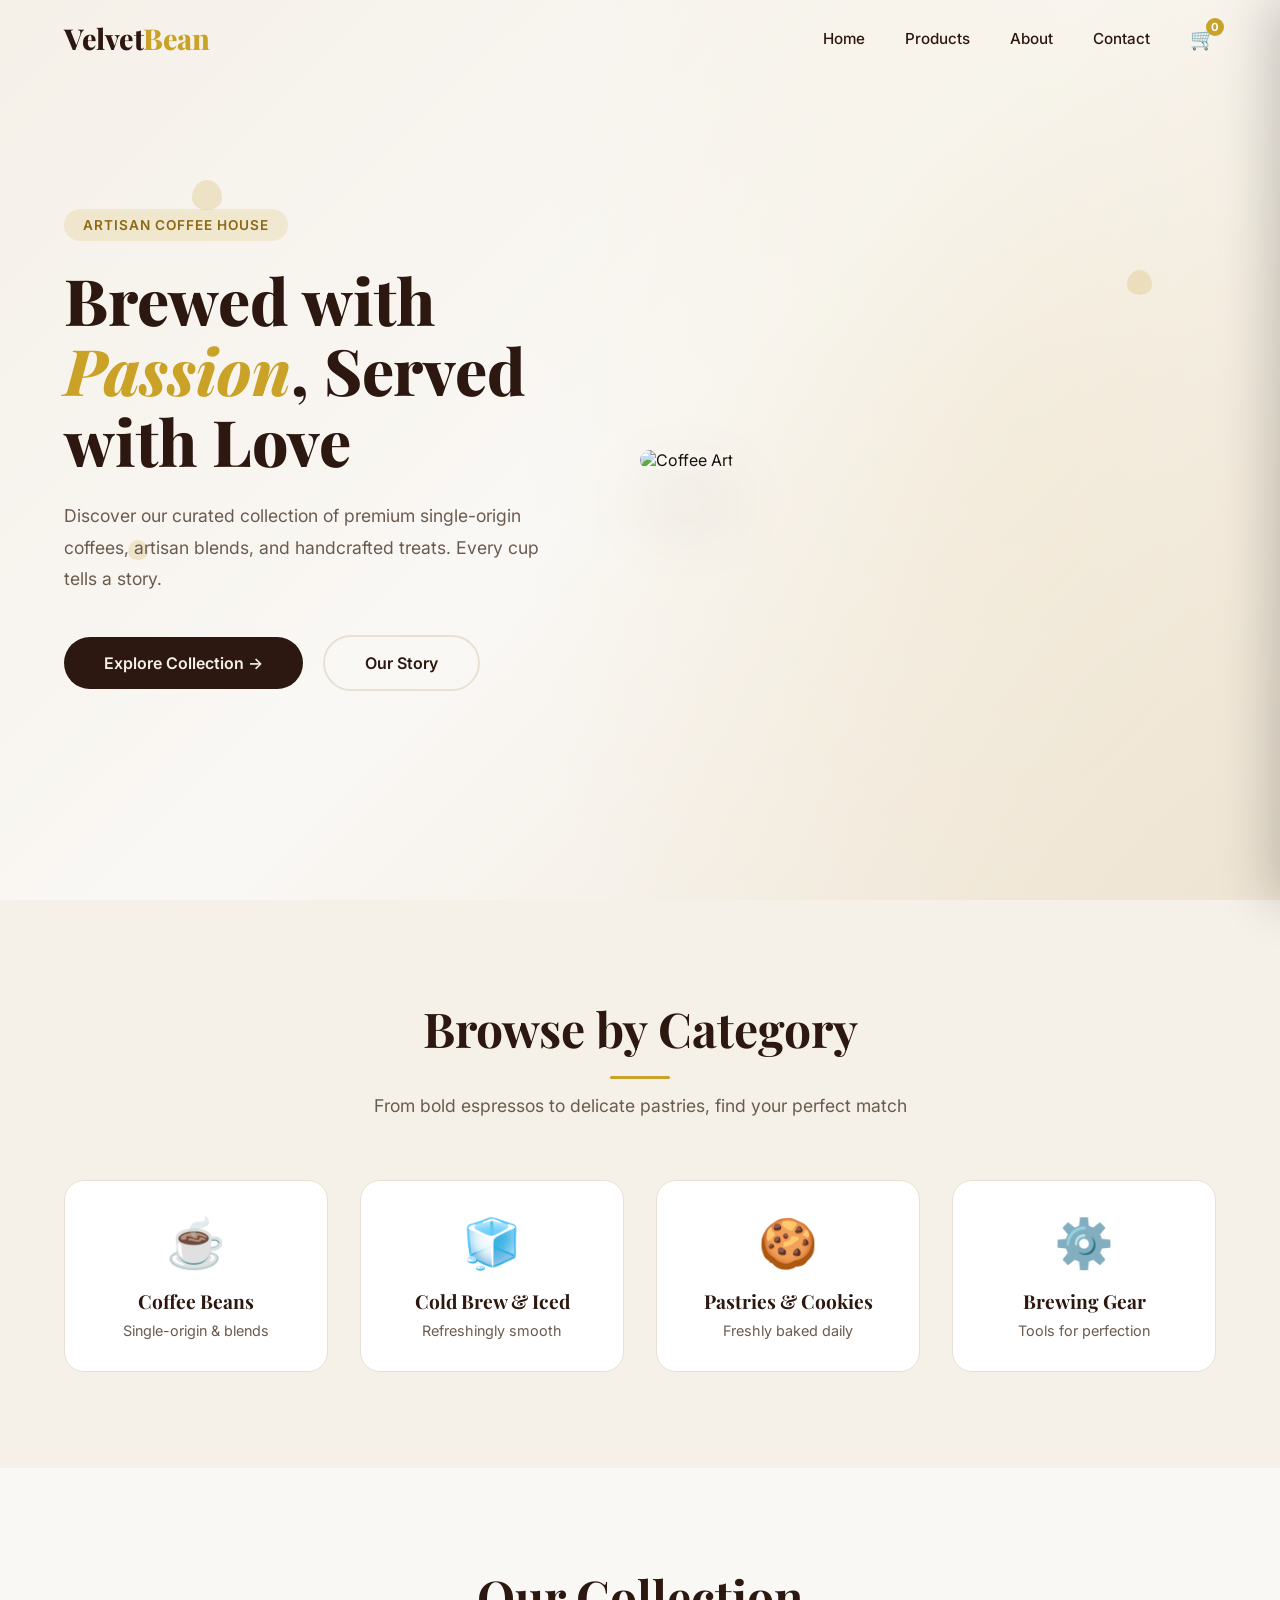
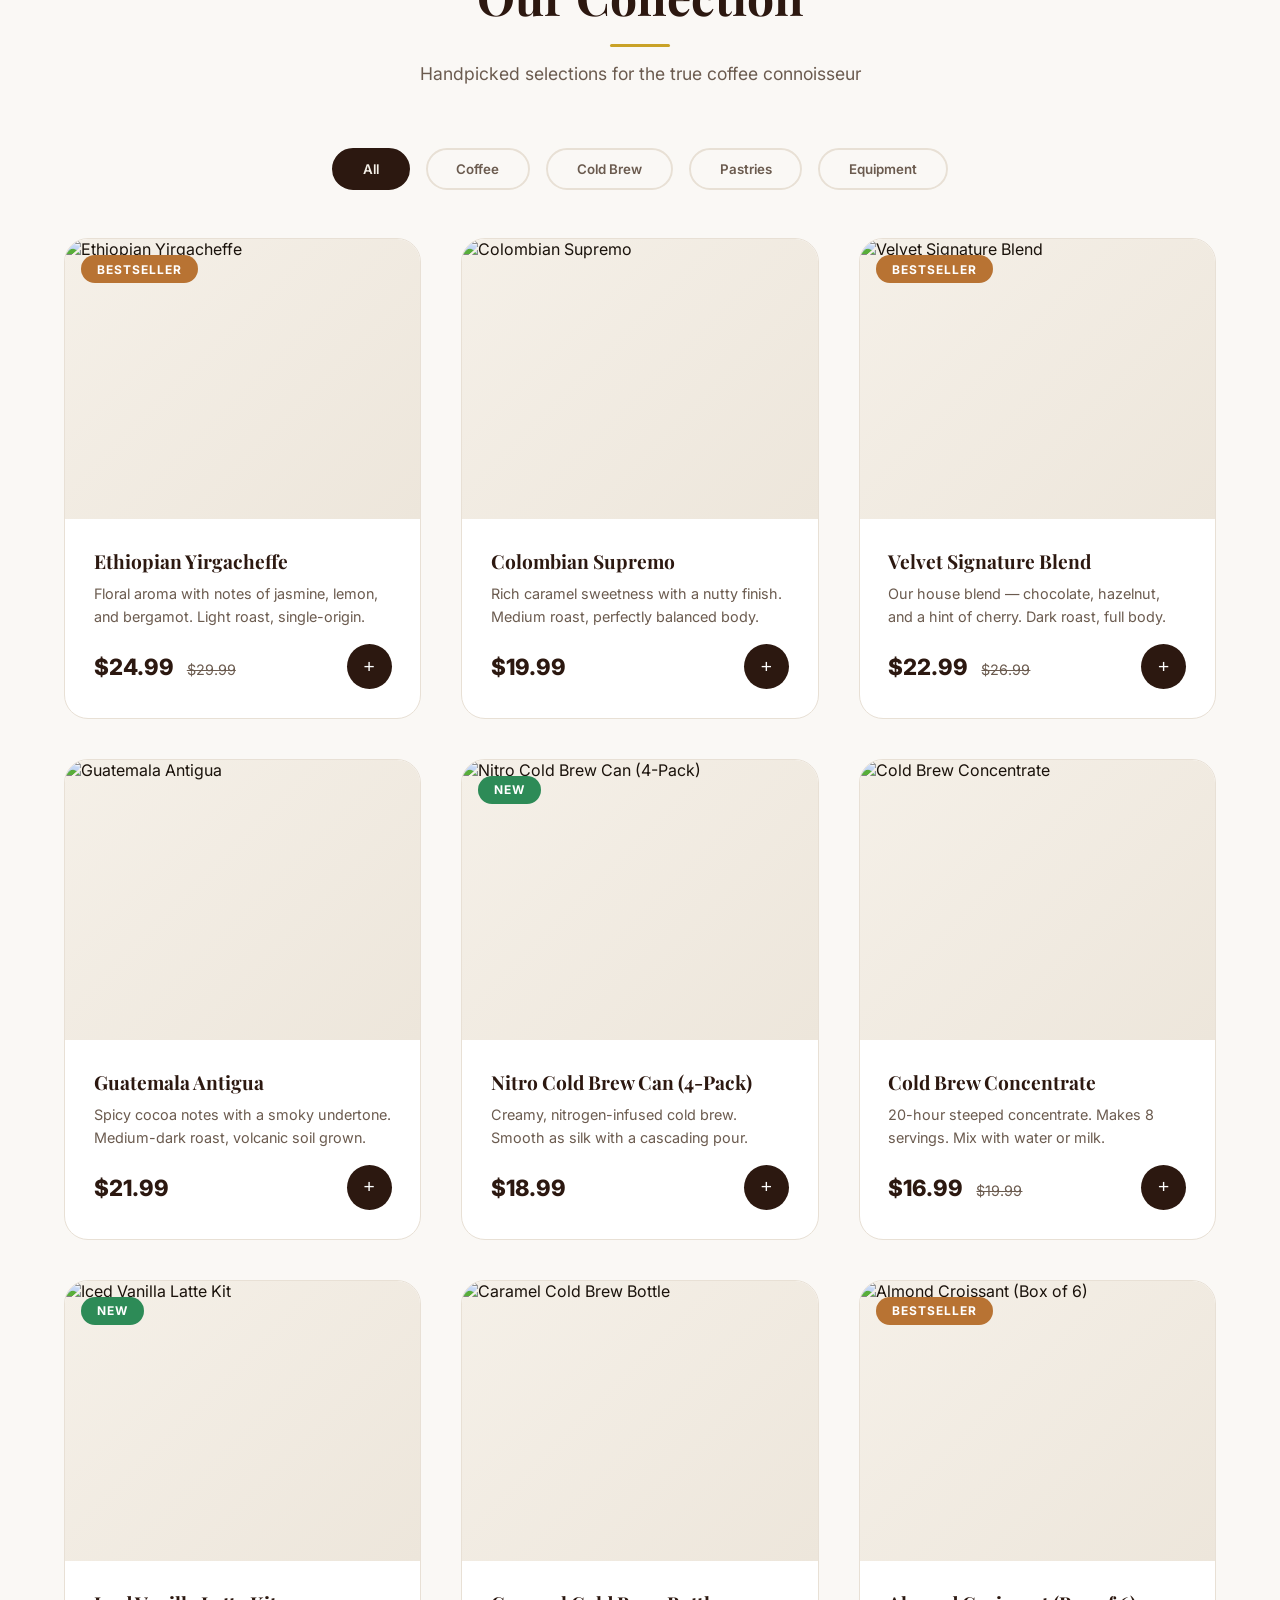
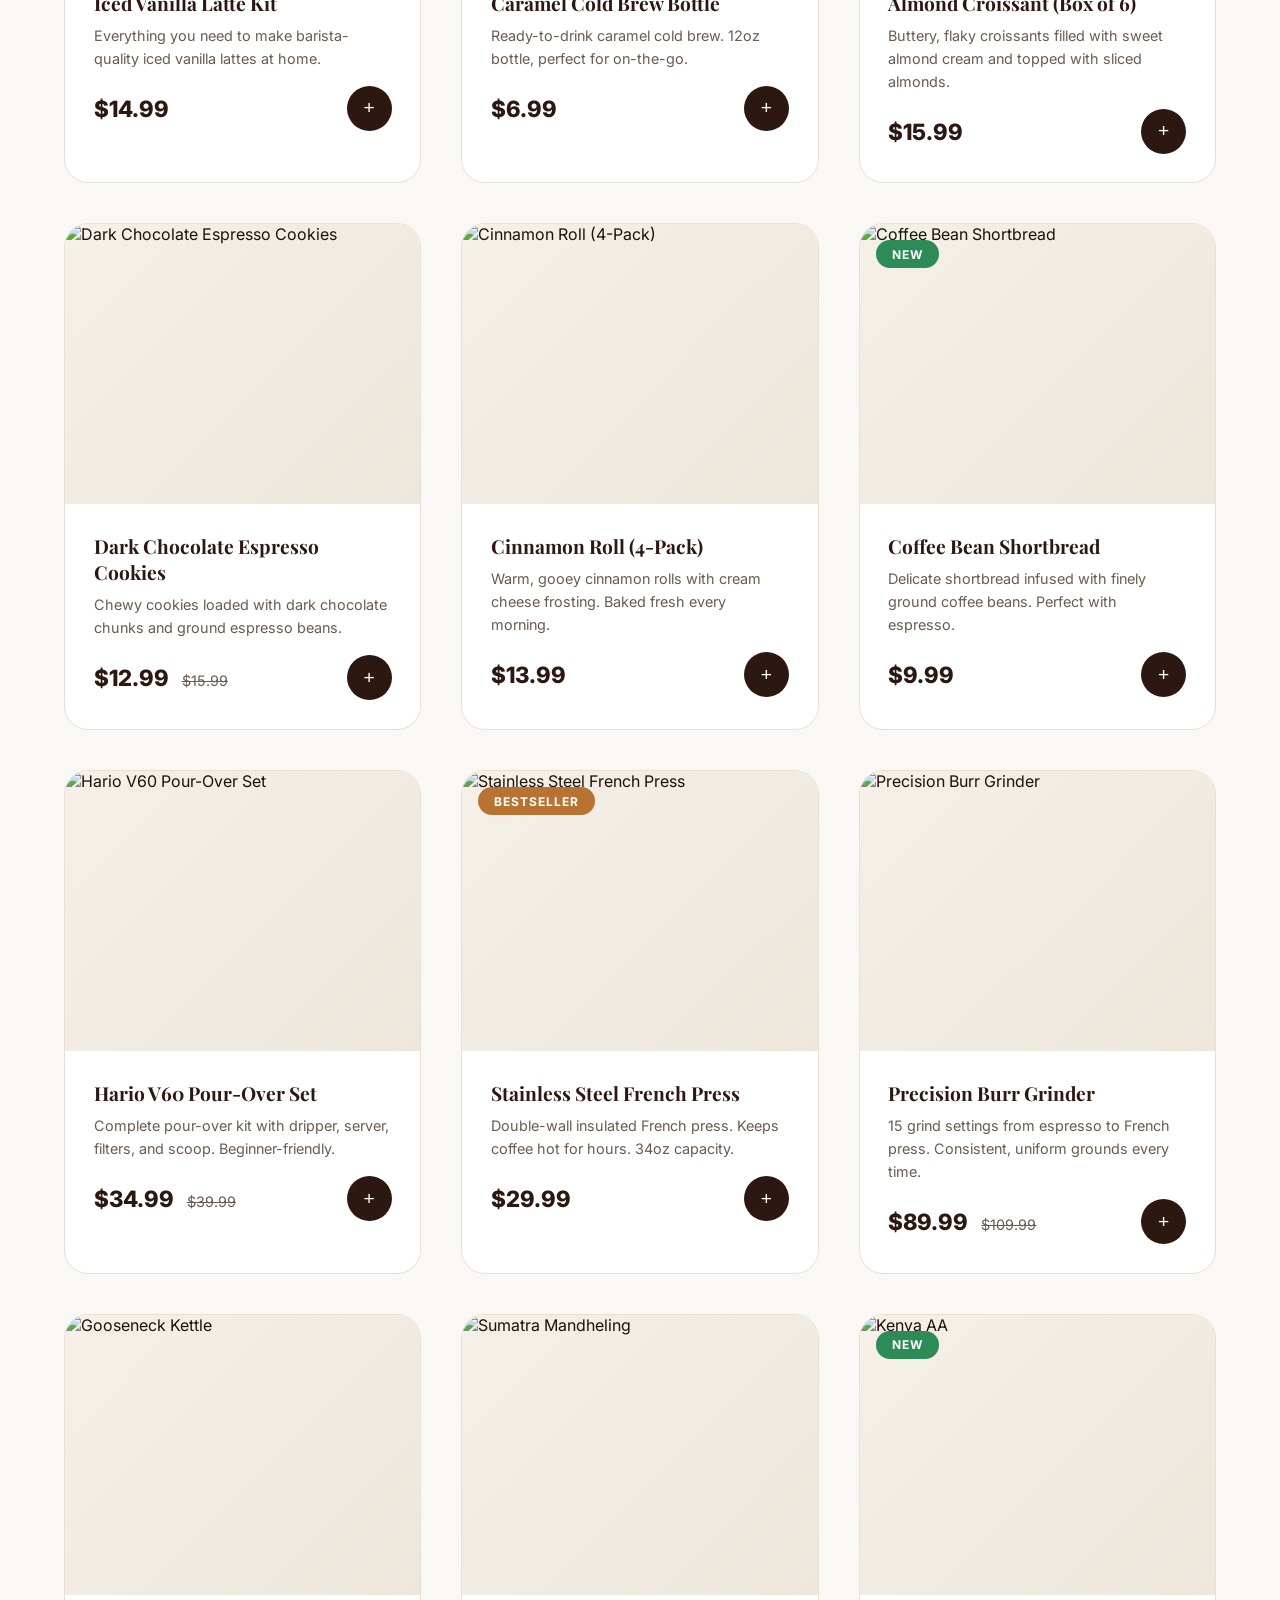
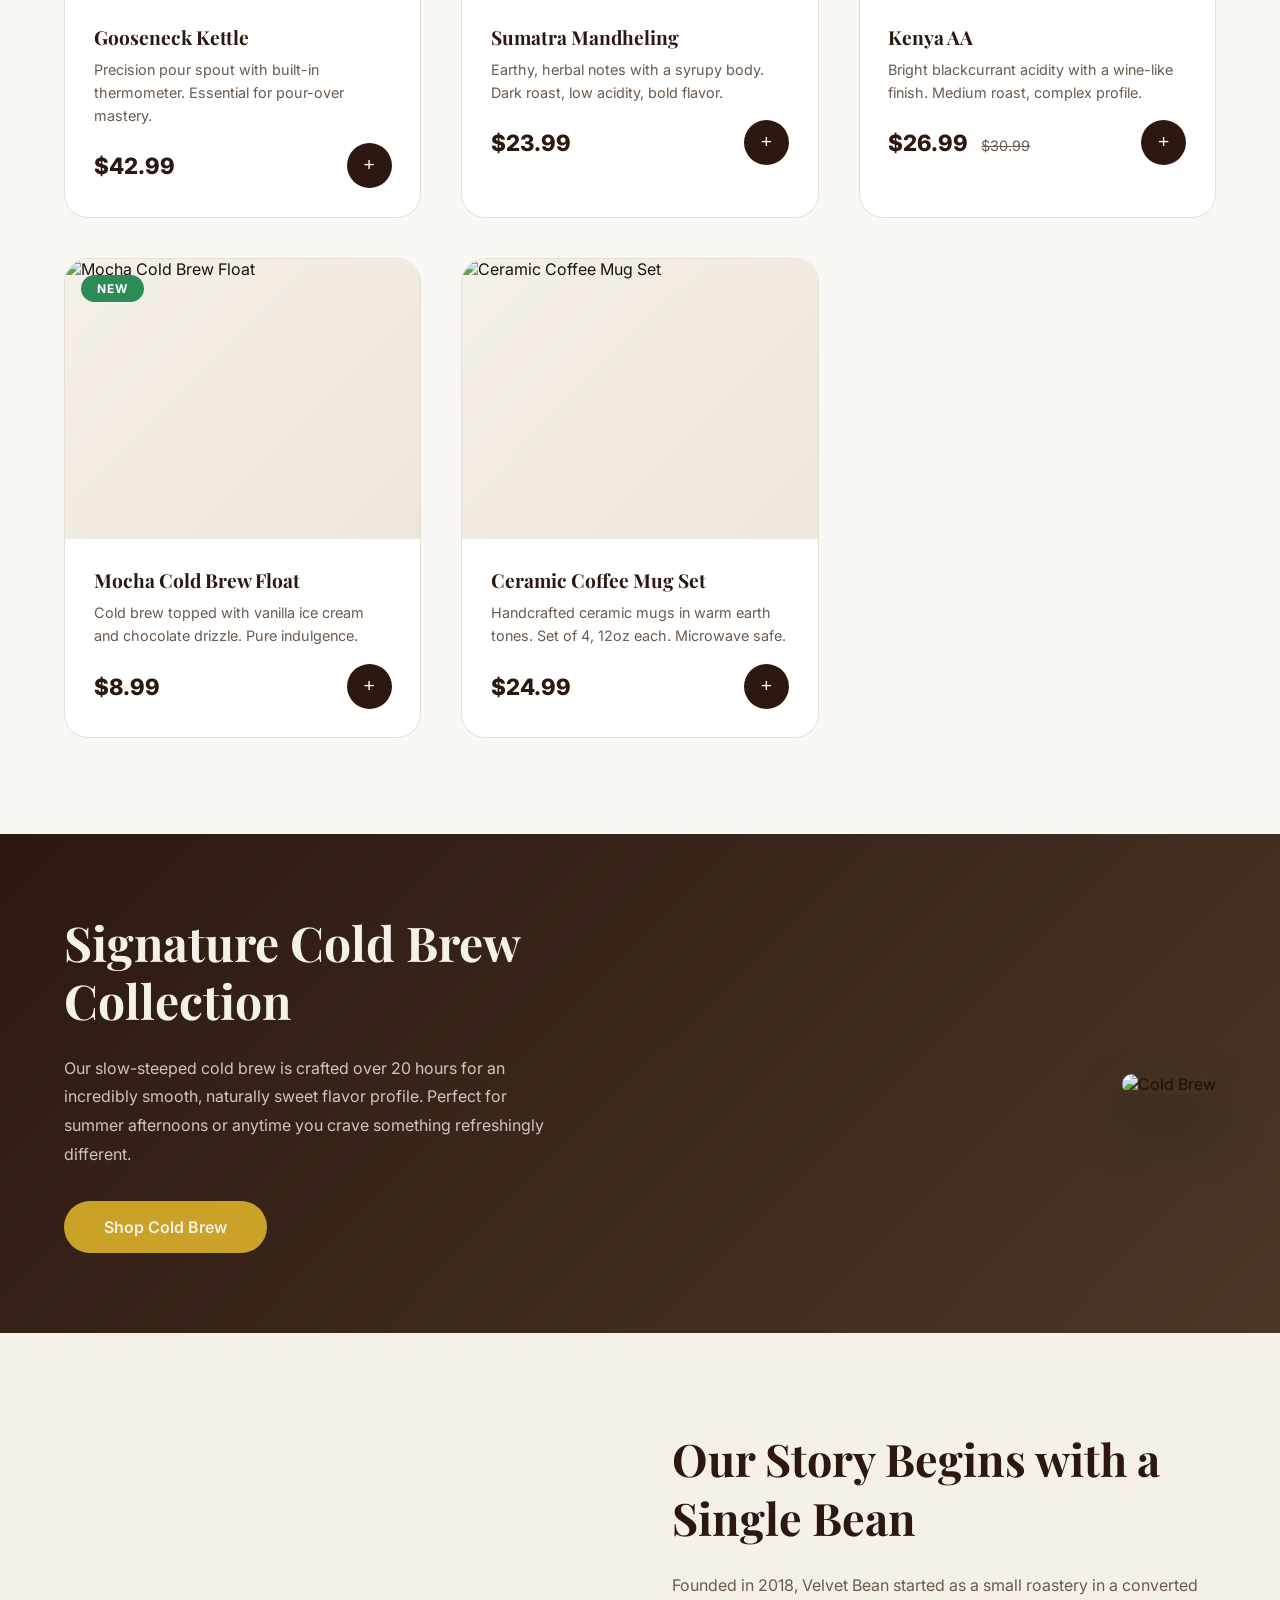
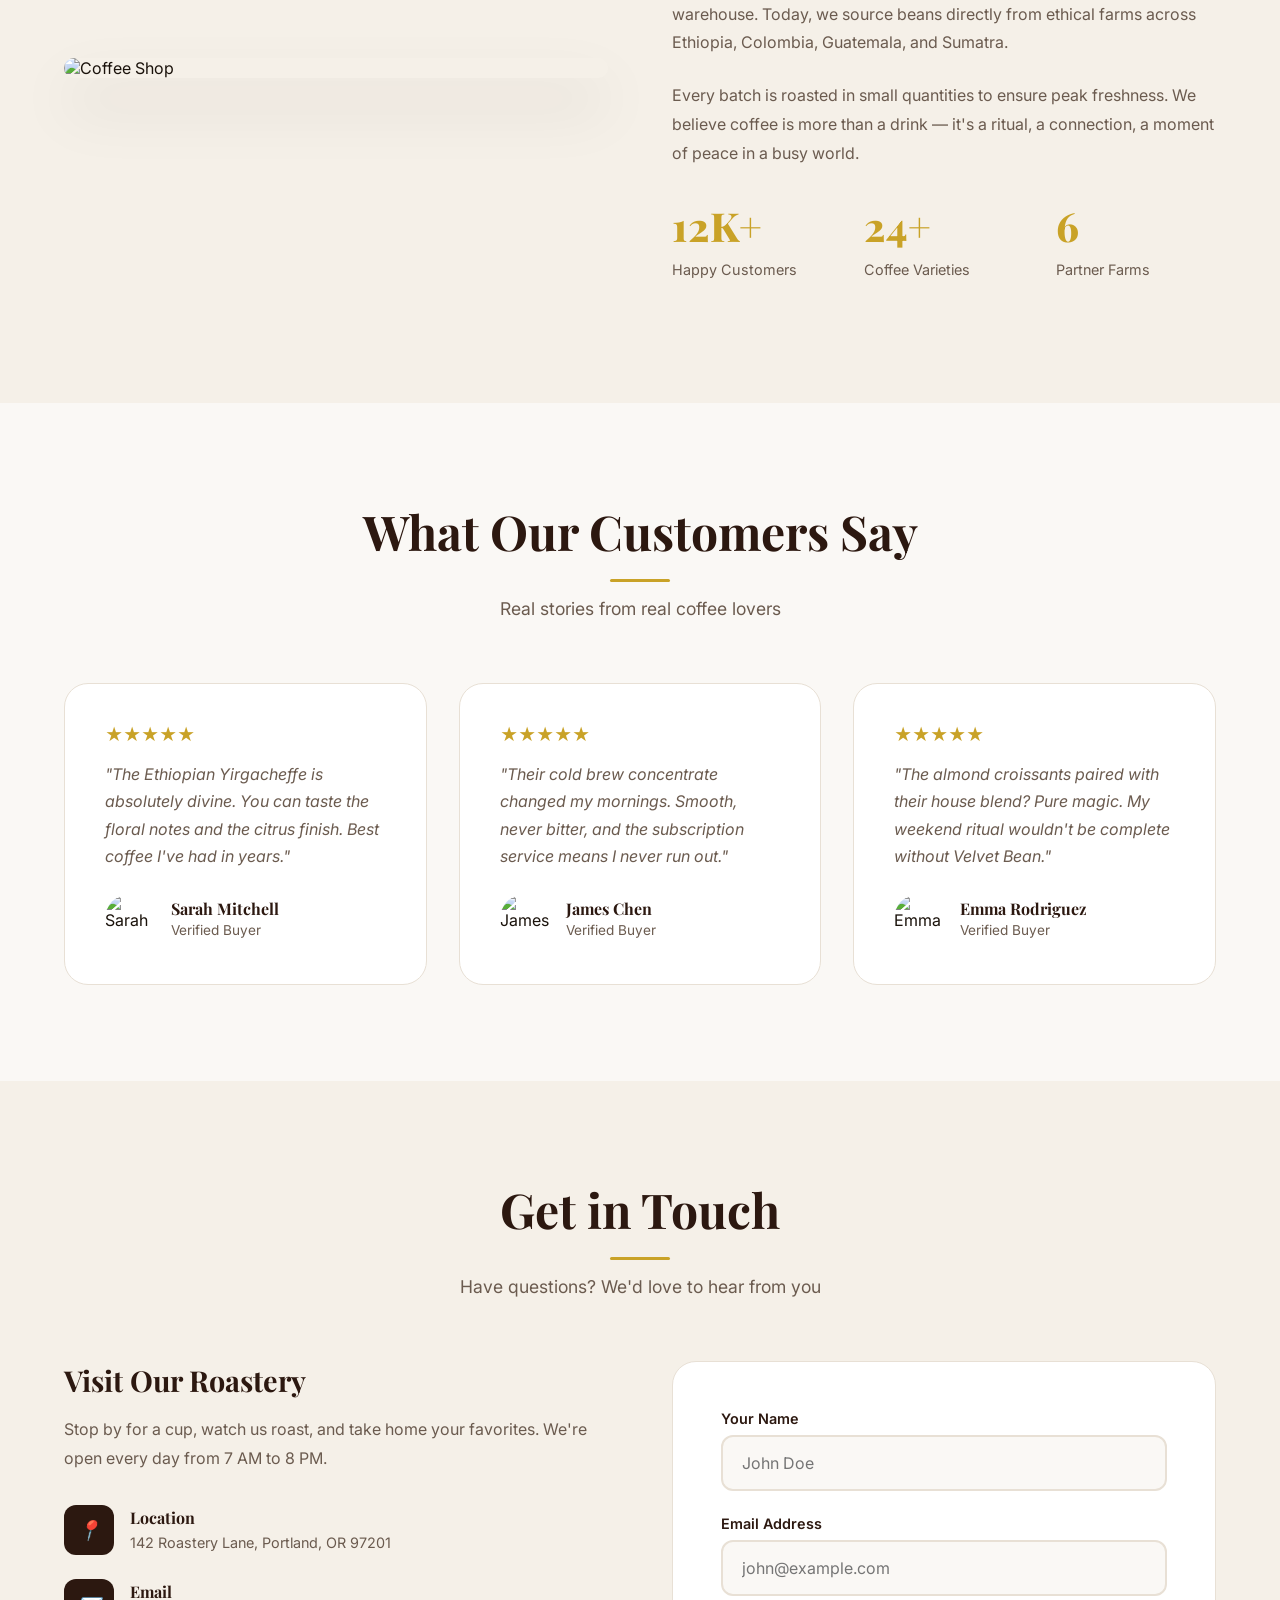
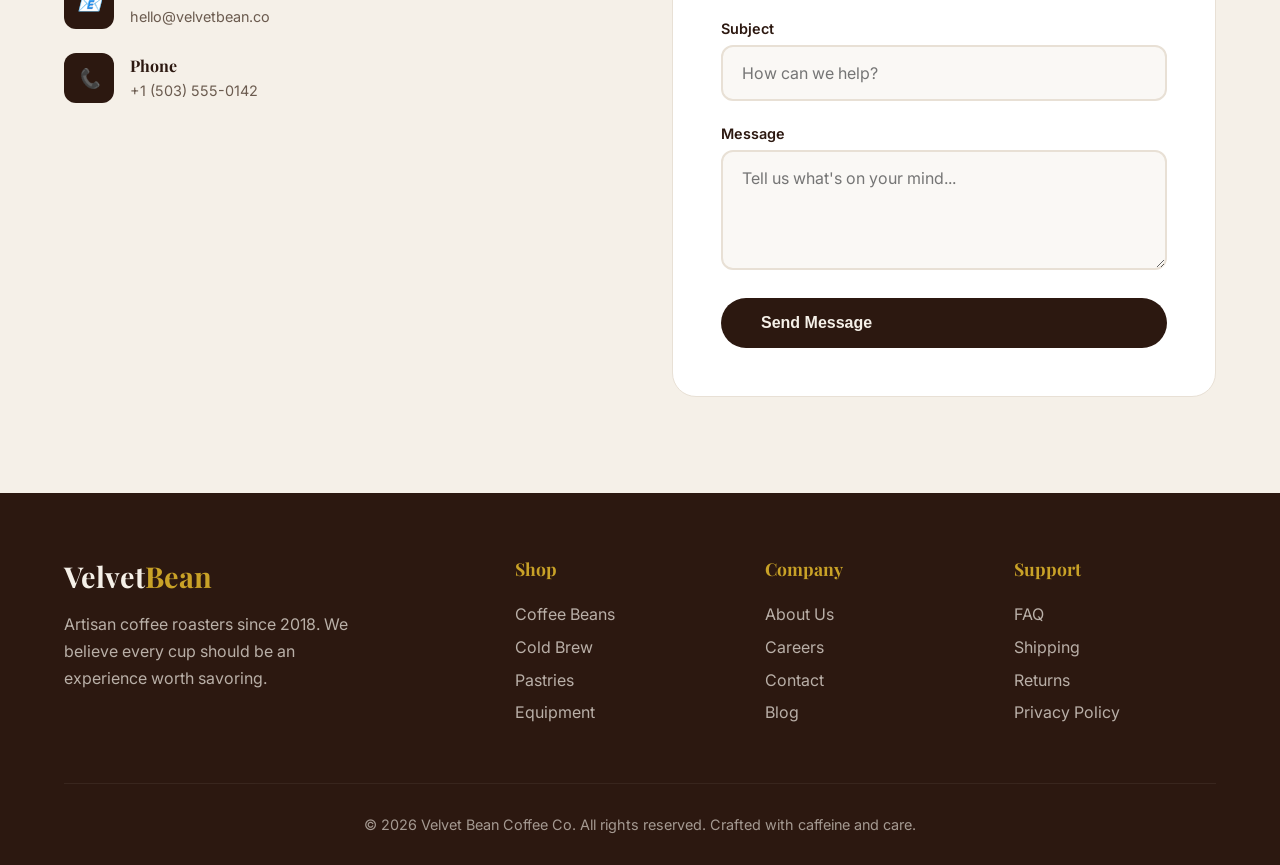
==== index.html @ de7cf3a3 "Create index.html" ====
<!DOCTYPE html>
<html lang="en">
<head>
  <meta charset="UTF-8">
  <meta name="viewport" content="width=device-width, initial-scale=1.0">
  <title>Velvet Bean | Artisan Coffee House</title>
  <meta name="description" content="Premium single-origin coffees, artisan blends, and handcrafted treats. Every cup tells a story.">
  <link rel="icon" href="data:image/svg+xml,<svg xmlns='http://www.w3.org/2000/svg' viewBox='0 0 100 100'><text y='.9em' font-size='90'>☕</text></svg>">
<base target="_blank">
</head>
<body>
<style>
  @import url('https://fonts.googleapis.com/css2?family=Playfair+Display:wght@400;500;600;700;800;900&family=Inter:wght@300;400;500;600;700&display=swap');

  :root {
    --cream: #F5F0E8;
    --warm-white: #FAF8F5;
    --coffee-dark: #2C1810;
    --coffee-medium: #4A3728;
    --coffee-light: #8B6914;
    --accent-gold: #C9A227;
    --accent-copper: #B87333;
    --text-dark: #1A120B;
    --text-muted: #6B5B4F;
    --card-bg: #FFFFFF;
    --border-light: #E8E0D5;
  }

  * { margin: 0; padding: 0; box-sizing: border-box; }

  html { scroll-behavior: smooth; }

  body {
    font-family: 'Inter', sans-serif;
    background: var(--warm-white);
    color: var(--text-dark);
    overflow-x: hidden;
  }

  h1, h2, h3, h4, .brand { font-family: 'Playfair Display', serif; }

  /* Scroll Animations */
  .reveal {
    opacity: 0;
    transform: translateY(60px);
    transition: all 1s cubic-bezier(0.16, 1, 0.3, 1);
  }
  .reveal.active {
    opacity: 1;
    transform: translateY(0);
  }
  .reveal-left {
    opacity: 0;
    transform: translateX(-80px);
    transition: all 1s cubic-bezier(0.16, 1, 0.3, 1);
  }
  .reveal-left.active {
    opacity: 1;
    transform: translateX(0);
  }
  .reveal-right {
    opacity: 0;
    transform: translateX(80px);
    transition: all 1s cubic-bezier(0.16, 1, 0.3, 1);
  }
  .reveal-right.active {
    opacity: 1;
    transform: translateX(0);
  }
  .reveal-scale {
    opacity: 0;
    transform: scale(0.8);
    transition: all 1s cubic-bezier(0.16, 1, 0.3, 1);
  }
  .reveal-scale.active {
    opacity: 1;
    transform: scale(1);
  }

  /* Stagger delays */
  .delay-1 { transition-delay: 0.1s; }
  .delay-2 { transition-delay: 0.2s; }
  .delay-3 { transition-delay: 0.3s; }
  .delay-4 { transition-delay: 0.4s; }
  .delay-5 { transition-delay: 0.5s; }
  .delay-6 { transition-delay: 0.6s; }

  /* Navigation */
  .navbar {
    position: fixed;
    top: 0; left: 0; right: 0;
    z-index: 1000;
    padding: 1.2rem 5%;
    display: flex;
    justify-content: space-between;
    align-items: center;
    transition: all 0.4s ease;
    background: transparent;
  }
  .navbar.scrolled {
    background: rgba(250, 248, 245, 0.95);
    backdrop-filter: blur(20px);
    box-shadow: 0 2px 30px rgba(44, 24, 16, 0.08);
    padding: 0.8rem 5%;
  }
  .brand {
    font-size: 1.8rem;
    font-weight: 800;
    color: var(--coffee-dark);
    text-decoration: none;
    letter-spacing: -0.5px;
  }
  .brand span { color: var(--accent-gold); }
  .nav-links {
    display: flex;
    gap: 2.5rem;
    list-style: none;
    align-items: center;
  }
  .nav-links a {
    text-decoration: none;
    color: var(--coffee-dark);
    font-weight: 500;
    font-size: 0.95rem;
    position: relative;
    transition: color 0.3s;
  }
  .nav-links a::after {
    content: '';
    position: absolute;
    bottom: -4px;
    left: 0;
    width: 0;
    height: 2px;
    background: var(--accent-gold);
    transition: width 0.3s ease;
  }
  .nav-links a:hover::after { width: 100%; }
  .nav-links a:hover { color: var(--accent-gold); }
  .cart-icon {
    position: relative;
    cursor: pointer;
    font-size: 1.3rem;
  }
  .cart-count {
    position: absolute;
    top: -8px;
    right: -8px;
    background: var(--accent-gold);
    color: white;
    font-size: 0.7rem;
    width: 18px;
    height: 18px;
    border-radius: 50%;
    display: flex;
    align-items: center;
    justify-content: center;
    font-weight: 700;
  }
  .mobile-menu-btn {
    display: none;
    background: none;
    border: none;
    font-size: 1.5rem;
    cursor: pointer;
    color: var(--coffee-dark);
  }

  /* Hero Section */
  .hero {
    min-height: 100vh;
    display: flex;
    align-items: center;
    padding: 0 5%;
    background: linear-gradient(135deg, var(--cream) 0%, var(--warm-white) 50%, #F0E6D8 100%);
    position: relative;
    overflow: hidden;
  }
  .hero::before {
    content: '';
    position: absolute;
    top: -50%;
    right: -20%;
    width: 80%;
    height: 200%;
    background: radial-gradient(ellipse, rgba(201, 162, 39, 0.08) 0%, transparent 70%);
    pointer-events: none;
  }
  .hero-content {
    max-width: 600px;
    z-index: 2;
  }
  .hero-tag {
    display: inline-block;
    background: rgba(201, 162, 39, 0.15);
    color: var(--coffee-light);
    padding: 0.5rem 1.2rem;
    border-radius: 50px;
    font-size: 0.85rem;
    font-weight: 600;
    letter-spacing: 1px;
    text-transform: uppercase;
    margin-bottom: 1.5rem;
  }
  .hero h1 {
    font-size: clamp(2.5rem, 5vw, 4.5rem);
    line-height: 1.1;
    color: var(--coffee-dark);
    margin-bottom: 1.5rem;
    font-weight: 800;
  }
  .hero h1 em {
    color: var(--accent-gold);
    font-style: italic;
  }
  .hero p {
    font-size: 1.1rem;
    color: var(--text-muted);
    line-height: 1.8;
    margin-bottom: 2.5rem;
    max-width: 500px;
  }
  .btn {
    display: inline-flex;
    align-items: center;
    gap: 0.5rem;
    padding: 1rem 2.5rem;
    border-radius: 50px;
    text-decoration: none;
    font-weight: 600;
    font-size: 1rem;
    transition: all 0.4s cubic-bezier(0.16, 1, 0.3, 1);
    cursor: pointer;
    border: none;
  }
  .btn-primary {
    background: var(--coffee-dark);
    color: var(--cream);
  }
  .btn-primary:hover {
    background: var(--accent-gold);
    transform: translateY(-3px);
    box-shadow: 0 15px 40px rgba(201, 162, 39, 0.3);
  }
  .btn-secondary {
    background: transparent;
    color: var(--coffee-dark);
    border: 2px solid var(--border-light);
    margin-left: 1rem;
  }
  .btn-secondary:hover {
    border-color: var(--coffee-dark);
    transform: translateY(-3px);
  }
  .hero-visual {
    position: absolute;
    right: 5%;
    top: 50%;
    transform: translateY(-50%);
    width: 45%;
    max-width: 600px;
    z-index: 1;
  }
  .hero-visual img {
    width: 100%;
    border-radius: 30px;
    box-shadow: 0 40px 80px rgba(44, 24, 16, 0.15);
    animation: float 6s ease-in-out infinite;
  }
  @keyframes float {
    0%, 100% { transform: translateY(0); }
    50% { transform: translateY(-20px); }
  }
  .floating-elements {
    position: absolute;
    width: 100%;
    height: 100%;
    pointer-events: none;
  }
  .floating-bean {
    position: absolute;
    width: 30px;
    height: 30px;
    background: var(--accent-gold);
    border-radius: 50% 50% 50% 50% / 60% 60% 40% 40%;
    opacity: 0.2;
    animation: drift 15s infinite;
  }
  .floating-bean:nth-child(1) { top: 20%; left: 10%; animation-delay: 0s; }
  .floating-bean:nth-child(2) { top: 60%; left: 5%; animation-delay: 3s; width: 20px; height: 20px; }
  .floating-bean:nth-child(3) { top: 30%; right: 15%; animation-delay: 6s; width: 25px; height: 25px; }
  @keyframes drift {
    0%, 100% { transform: translate(0, 0) rotate(0deg); }
    25% { transform: translate(20px, -30px) rotate(90deg); }
    50% { transform: translate(-10px, -50px) rotate(180deg); }
    75% { transform: translate(30px, -20px) rotate(270deg); }
  }

  /* Section Styles */
  section { padding: 6rem 5%; }
  .section-header {
    text-align: center;
    margin-bottom: 4rem;
  }
  .section-header h2 {
    font-size: clamp(2rem, 4vw, 3rem);
    color: var(--coffee-dark);
    margin-bottom: 1rem;
    font-weight: 700;
  }
  .section-header p {
    color: var(--text-muted);
    font-size: 1.1rem;
    max-width: 600px;
    margin: 0 auto;
  }
  .divider {
    width: 60px;
    height: 3px;
    background: var(--accent-gold);
    margin: 1rem auto;
    border-radius: 2px;
  }

  /* Categories */
  .categories {
    background: var(--cream);
  }
  .cat-grid {
    display: grid;
    grid-template-columns: repeat(4, 1fr);
    gap: 2rem;
    max-width: 1200px;
    margin: 0 auto;
  }
  .cat-card {
    background: var(--card-bg);
    border-radius: 20px;
    padding: 2rem;
    text-align: center;
    cursor: pointer;
    transition: all 0.5s cubic-bezier(0.16, 1, 0.3, 1);
    border: 1px solid var(--border-light);
  }
  .cat-card:hover {
    transform: translateY(-10px);
    box-shadow: 0 25px 50px rgba(44, 24, 16, 0.1);
    border-color: var(--accent-gold);
  }
  .cat-icon {
    font-size: 3rem;
    margin-bottom: 1rem;
    display: block;
  }
  .cat-card h3 {
    font-size: 1.2rem;
    color: var(--coffee-dark);
    margin-bottom: 0.5rem;
  }
  .cat-card p {
    font-size: 0.9rem;
    color: var(--text-muted);
  }

  /* Products */
  .products { background: var(--warm-white); }
  .filter-tabs {
    display: flex;
    justify-content: center;
    gap: 1rem;
    margin-bottom: 3rem;
    flex-wrap: wrap;
  }
  .filter-btn {
    padding: 0.7rem 1.8rem;
    border: 2px solid var(--border-light);
    background: transparent;
    border-radius: 50px;
    cursor: pointer;
    font-weight: 600;
    color: var(--text-muted);
    transition: all 0.3s;
    font-family: 'Inter', sans-serif;
  }
  .filter-btn.active, .filter-btn:hover {
    background: var(--coffee-dark);
    color: var(--cream);
    border-color: var(--coffee-dark);
  }
  .product-grid {
    display: grid;
    grid-template-columns: repeat(auto-fill, minmax(280px, 1fr));
    gap: 2.5rem;
    max-width: 1400px;
    margin: 0 auto;
  }
  .product-card {
    background: var(--card-bg);
    border-radius: 24px;
    overflow: hidden;
    border: 1px solid var(--border-light);
    transition: all 0.5s cubic-bezier(0.16, 1, 0.3, 1);
    position: relative;
  }
  .product-card:hover {
    transform: translateY(-12px);
    box-shadow: 0 30px 60px rgba(44, 24, 16, 0.12);
  }
  .product-img-wrap {
    position: relative;
    height: 280px;
    overflow: hidden;
    background: linear-gradient(135deg, #F5F0E8 0%, #EDE6DB 100%);
  }
  .product-img-wrap img {
    width: 100%;
    height: 100%;
    object-fit: cover;
    transition: transform 0.6s cubic-bezier(0.16, 1, 0.3, 1);
  }
  .product-card:hover .product-img-wrap img {
    transform: scale(1.1);
  }
  .product-badge {
    position: absolute;
    top: 1rem;
    left: 1rem;
    background: var(--accent-gold);
    color: white;
    padding: 0.4rem 1rem;
    border-radius: 50px;
    font-size: 0.75rem;
    font-weight: 700;
    text-transform: uppercase;
    letter-spacing: 1px;
  }
  .product-badge.new { background: #2D8B57; }
  .product-badge.bestseller { background: var(--accent-copper); }
  .product-info { padding: 1.8rem; }
  .product-info h3 {
    font-size: 1.2rem;
    color: var(--coffee-dark);
    margin-bottom: 0.5rem;
    font-weight: 700;
  }
  .product-info p {
    color: var(--text-muted);
    font-size: 0.9rem;
    line-height: 1.6;
    margin-bottom: 1rem;
  }
  .product-footer {
    display: flex;
    justify-content: space-between;
    align-items: center;
  }
  .price {
    font-size: 1.4rem;
    font-weight: 800;
    color: var(--coffee-dark);
  }
  .price span {
    font-size: 0.9rem;
    color: var(--text-muted);
    text-decoration: line-through;
    margin-left: 0.5rem;
    font-weight: 400;
  }
  .add-to-cart {
    width: 45px;
    height: 45px;
    border-radius: 50%;
    background: var(--coffee-dark);
    color: white;
    border: none;
    cursor: pointer;
    display: flex;
    align-items: center;
    justify-content: center;
    transition: all 0.3s;
    font-size: 1.2rem;
  }
  .add-to-cart:hover {
    background: var(--accent-gold);
    transform: scale(1.1);
  }

  /* Featured Banner */
  .featured-banner {
    background: linear-gradient(135deg, var(--coffee-dark) 0%, var(--coffee-medium) 100%);
    padding: 5rem 5%;
    display: flex;
    align-items: center;
    justify-content: space-between;
    gap: 4rem;
    overflow: hidden;
  }
  .featured-content {
    max-width: 500px;
    color: var(--cream);
  }
  .featured-content h2 {
    font-size: clamp(2rem, 4vw, 3rem);
    margin-bottom: 1.5rem;
    line-height: 1.2;
  }
  .featured-content p {
    opacity: 0.8;
    line-height: 1.8;
    margin-bottom: 2rem;
  }
  .featured-img {
    max-width: 400px;
    border-radius: 20px;
    box-shadow: 0 30px 60px rgba(0,0,0,0.3);
    animation: float 5s ease-in-out infinite;
  }

  /* About Section */
  .about { background: var(--cream); }
  .about-grid {
    display: grid;
    grid-template-columns: 1fr 1fr;
    gap: 4rem;
    max-width: 1200px;
    margin: 0 auto;
    align-items: center;
  }
  .about-img {
    border-radius: 30px;
    overflow: hidden;
    box-shadow: 0 30px 60px rgba(44, 24, 16, 0.1);
  }
  .about-img img {
    width: 100%;
    height: 100%;
    object-fit: cover;
    transition: transform 0.6s;
  }
  .about-img:hover img { transform: scale(1.05); }
  .about-content h2 {
    font-size: clamp(2rem, 4vw, 2.8rem);
    color: var(--coffee-dark);
    margin-bottom: 1.5rem;
  }
  .about-content p {
    color: var(--text-muted);
    line-height: 1.8;
    margin-bottom: 1.5rem;
  }
  .stats {
    display: grid;
    grid-template-columns: repeat(3, 1fr);
    gap: 2rem;
    margin-top: 2rem;
  }
  .stat h4 {
    font-size: 2.5rem;
    color: var(--accent-gold);
    font-weight: 800;
  }
  .stat p {
    font-size: 0.9rem;
    color: var(--text-muted);
    margin-top: 0.3rem;
  }

  /* Testimonials */
  .testimonials { background: var(--warm-white); }
  .testi-grid {
    display: grid;
    grid-template-columns: repeat(3, 1fr);
    gap: 2rem;
    max-width: 1200px;
    margin: 0 auto;
  }
  .testi-card {
    background: var(--card-bg);
    padding: 2.5rem;
    border-radius: 24px;
    border: 1px solid var(--border-light);
    transition: all 0.4s;
  }
  .testi-card:hover {
    transform: translateY(-5px);
    box-shadow: 0 20px 40px rgba(44, 24, 16, 0.08);
  }
  .stars { color: var(--accent-gold); margin-bottom: 1rem; font-size: 1.1rem; }
  .testi-card p {
    color: var(--text-muted);
    line-height: 1.7;
    margin-bottom: 1.5rem;
    font-style: italic;
  }
  .testi-author {
    display: flex;
    align-items: center;
    gap: 1rem;
  }
  .testi-author img {
    width: 50px;
    height: 50px;
    border-radius: 50%;
    object-fit: cover;
  }
  .testi-author h4 {
    color: var(--coffee-dark);
    font-size: 1rem;
  }
  .testi-author span {
    color: var(--text-muted);
    font-size: 0.85rem;
  }

  /* Contact */
  .contact { background: var(--cream); }
  .contact-grid {
    display: grid;
    grid-template-columns: 1fr 1fr;
    gap: 4rem;
    max-width: 1200px;
    margin: 0 auto;
  }
  .contact-info h3 {
    font-size: 1.8rem;
    color: var(--coffee-dark);
    margin-bottom: 1rem;
  }
  .contact-info p {
    color: var(--text-muted);
    line-height: 1.8;
    margin-bottom: 2rem;
  }
  .contact-detail {
    display: flex;
    align-items: center;
    gap: 1rem;
    margin-bottom: 1.5rem;
  }
  .contact-detail i {
    width: 50px;
    height: 50px;
    background: var(--coffee-dark);
    color: var(--cream);
    border-radius: 12px;
    display: flex;
    align-items: center;
    justify-content: center;
    font-size: 1.2rem;
  }
  .contact-detail h4 { color: var(--coffee-dark); margin-bottom: 0.2rem; }
  .contact-detail span { color: var(--text-muted); font-size: 0.9rem; }
  .contact-form {
    background: var(--card-bg);
    padding: 3rem;
    border-radius: 24px;
    border: 1px solid var(--border-light);
  }
  .form-group {
    margin-bottom: 1.5rem;
  }
  .form-group label {
    display: block;
    margin-bottom: 0.5rem;
    color: var(--coffee-dark);
    font-weight: 600;
    font-size: 0.9rem;
  }
  .form-group input,
  .form-group textarea {
    width: 100%;
    padding: 1rem 1.2rem;
    border: 2px solid var(--border-light);
    border-radius: 12px;
    font-family: 'Inter', sans-serif;
    font-size: 1rem;
    transition: all 0.3s;
    background: var(--warm-white);
  }
  .form-group input:focus,
  .form-group textarea:focus {
    outline: none;
    border-color: var(--accent-gold);
    box-shadow: 0 0 0 4px rgba(201, 162, 39, 0.1);
  }
  .form-group textarea { min-height: 120px; resize: vertical; }

  /* Footer */
  footer {
    background: var(--coffee-dark);
    color: var(--cream);
    padding: 4rem 5% 2rem;
  }
  .footer-grid {
    display: grid;
    grid-template-columns: 2fr 1fr 1fr 1fr;
    gap: 3rem;
    max-width: 1200px;
    margin: 0 auto 3rem;
  }
  .footer-brand h3 {
    font-size: 1.8rem;
    margin-bottom: 1rem;
  }
  .footer-brand h3 span { color: var(--accent-gold); }
  .footer-brand p {
    opacity: 0.7;
    line-height: 1.7;
    max-width: 300px;
  }
  .footer-col h4 {
    font-size: 1.1rem;
    margin-bottom: 1.5rem;
    color: var(--accent-gold);
  }
  .footer-col a {
    display: block;
    color: rgba(245, 240, 232, 0.7);
    text-decoration: none;
    margin-bottom: 0.8rem;
    transition: color 0.3s;
  }
  .footer-col a:hover { color: var(--accent-gold); }
  .footer-bottom {
    border-top: 1px solid rgba(245, 240, 232, 0.1);
    padding-top: 2rem;
    text-align: center;
    opacity: 0.6;
    font-size: 0.9rem;
  }

  /* Cart Sidebar */
  .cart-sidebar {
    position: fixed;
    top: 0;
    right: -450px;
    width: 450px;
    max-width: 90vw;
    height: 100vh;
    background: var(--card-bg);
    z-index: 2000;
    box-shadow: -10px 0 50px rgba(0,0,0,0.2);
    transition: right 0.5s cubic-bezier(0.16, 1, 0.3, 1);
    display: flex;
    flex-direction: column;
  }
  .cart-sidebar.open { right: 0; }
  .cart-overlay {
    position: fixed;
    inset: 0;
    background: rgba(0,0,0,0.5);
    z-index: 1999;
    opacity: 0;
    pointer-events: none;
    transition: opacity 0.3s;
  }
  .cart-overlay.open { opacity: 1; pointer-events: all; }
  .cart-header {
    padding: 1.5rem 2rem;
    border-bottom: 1px solid var(--border-light);
    display: flex;
    justify-content: space-between;
    align-items: center;
  }
  .cart-header h3 { font-size: 1.3rem; color: var(--coffee-dark); }
  .close-cart {
    background: none;
    border: none;
    font-size: 1.5rem;
    cursor: pointer;
    color: var(--text-muted);
  }
  .cart-items {
    flex: 1;
    overflow-y: auto;
    padding: 1rem 2rem;
  }
  .cart-item {
    display: flex;
    gap: 1rem;
    padding: 1rem 0;
    border-bottom: 1px solid var(--border-light);
  }
  .cart-item img {
    width: 80px;
    height: 80px;
    border-radius: 12px;
    object-fit: cover;
  }
  .cart-item-info h4 {
    color: var(--coffee-dark);
    font-size: 1rem;
    margin-bottom: 0.3rem;
  }
  .cart-item-info p {
    color: var(--accent-gold);
    font-weight: 700;
  }
  .remove-item {
    background: none;
    border: none;
    color: #c44;
    cursor: pointer;
    font-size: 0.85rem;
    margin-top: 0.5rem;
  }
  .cart-footer {
    padding: 1.5rem 2rem;
    border-top: 1px solid var(--border-light);
  }
  .cart-total {
    display: flex;
    justify-content: space-between;
    margin-bottom: 1.5rem;
    font-size: 1.2rem;
    font-weight: 700;
    color: var(--coffee-dark);
  }
  .checkout-btn {
    width: 100%;
    padding: 1rem;
    background: var(--coffee-dark);
    color: white;
    border: none;
    border-radius: 12px;
    font-size: 1rem;
    font-weight: 600;
    cursor: pointer;
    transition: all 0.3s;
  }
  .checkout-btn:hover { background: var(--accent-gold); }
  .empty-cart {
    text-align: center;
    padding: 3rem;
    color: var(--text-muted);
  }
  .empty-cart i { font-size: 3rem; margin-bottom: 1rem; display: block; }

  /* Toast Notification */
  .toast {
    position: fixed;
    bottom: 30px;
    left: 50%;
    transform: translateX(-50%) translateY(100px);
    background: var(--coffee-dark);
    color: white;
    padding: 1rem 2rem;
    border-radius: 12px;
    z-index: 3000;
    opacity: 0;
    transition: all 0.5s cubic-bezier(0.16, 1, 0.3, 1);
    display: flex;
    align-items: center;
    gap: 0.8rem;
    font-weight: 500;
  }
  .toast.show {
    transform: translateX(-50%) translateY(0);
    opacity: 1;
  }

  /* Mobile Menu */
  .mobile-menu {
    position: fixed;
    top: 0;
    right: -100%;
    width: 80%;
    max-width: 350px;
    height: 100vh;
    background: var(--card-bg);
    z-index: 2000;
    padding: 2rem;
    transition: right 0.4s ease;
    box-shadow: -10px 0 50px rgba(0,0,0,0.2);
  }
  .mobile-menu.open { right: 0; }
  .mobile-menu .close-menu {
    background: none;
    border: none;
    font-size: 1.5rem;
    cursor: pointer;
    color: var(--coffee-dark);
    margin-bottom: 2rem;
  }
  .mobile-menu a {
    display: block;
    padding: 1rem 0;
    color: var(--coffee-dark);
    text-decoration: none;
    font-size: 1.2rem;
    font-weight: 600;
    border-bottom: 1px solid var(--border-light);
  }

  /* Responsive */
  @media (max-width: 1024px) {
    .hero-visual { display: none; }
    .hero-content { max-width: 100%; }
    .cat-grid { grid-template-columns: repeat(2, 1fr); }
    .about-grid, .contact-grid { grid-template-columns: 1fr; }
    .footer-grid { grid-template-columns: 1fr 1fr; }
    .featured-banner { flex-direction: column; text-align: center; }
    .featured-img { max-width: 300px; }
  }
  @media (max-width: 768px) {
    .nav-links { display: none; }
    .mobile-menu-btn { display: block; }
    .cat-grid { grid-template-columns: 1fr; }
    .testi-grid { grid-template-columns: 1fr; }
    .footer-grid { grid-template-columns: 1fr; }
    .hero { padding-top: 6rem; text-align: center; }
    .hero p { margin: 0 auto 2rem; }
    .btn-secondary { margin-left: 0; margin-top: 1rem; }
    .stats { grid-template-columns: 1fr; text-align: center; }
    section { padding: 4rem 5%; }
  }

  /* Smooth scroll for anchor links */
  html { scroll-behavior: smooth; }

  /* Custom scrollbar */
  ::-webkit-scrollbar { width: 8px; }
  ::-webkit-scrollbar-track { background: var(--cream); }
  ::-webkit-scrollbar-thumb { background: var(--coffee-medium); border-radius: 4px; }
  ::-webkit-scrollbar-thumb:hover { background: var(--coffee-dark); }
</style>

<!-- Navigation -->
<nav class="navbar" id="navbar">
  <a href="#home" class="brand">Velvet<span>Bean</span></a>
  <ul class="nav-links">
    <li><a href="#home">Home</a></li>
    <li><a href="#products">Products</a></li>
    <li><a href="#about">About</a></li>
    <li><a href="#contact">Contact</a></li>
    <li><div class="cart-icon" onclick="toggleCart()">🛒<span class="cart-count" id="cartCount">0</span></div></li>
  </ul>
  <button class="mobile-menu-btn" onclick="toggleMobileMenu()">☰</button>
</nav>

<!-- Mobile Menu -->
<div class="mobile-menu" id="mobileMenu">
  <button class="close-menu" onclick="toggleMobileMenu()">✕</button>
  <a href="#home" onclick="toggleMobileMenu()">Home</a>
  <a href="#products" onclick="toggleMobileMenu()">Products</a>
  <a href="#about" onclick="toggleMobileMenu()">About</a>
  <a href="#contact" onclick="toggleMobileMenu()">Contact</a>
  <a href="#" onclick="toggleCart(); toggleMobileMenu();">Cart (<span id="mobileCartCount">0</span>)</a>
</div>

<!-- Hero Section -->
<section class="hero" id="home">
  <div class="floating-elements">
    <div class="floating-bean"></div>
    <div class="floating-bean"></div>
    <div class="floating-bean"></div>
  </div>
  <div class="hero-content">
    <div class="hero-tag reveal">Artisan Coffee House</div>
    <h1 class="reveal delay-1">Brewed with <em>Passion</em>, Served with Love</h1>
    <p class="reveal delay-2">Discover our curated collection of premium single-origin coffees, artisan blends, and handcrafted treats. Every cup tells a story.</p>
    <div class="reveal delay-3">
      <a href="#products" class="btn btn-primary">Explore Collection →</a>
      <a href="#about" class="btn btn-secondary">Our Story</a>
    </div>
  </div>
  <div class="hero-visual reveal-scale delay-2">
    <img src="https://images.unsplash.com/photo-1495474472287-4d71bcdd2085?w=800&q=80" alt="Coffee Art">
  </div>
</section>

<!-- Categories -->
<section class="categories" id="categories">
  <div class="section-header reveal">
    <h2>Browse by Category</h2>
    <div class="divider"></div>
    <p>From bold espressos to delicate pastries, find your perfect match</p>
  </div>
  <div class="cat-grid">
    <div class="cat-card reveal delay-1" onclick="filterProducts('coffee')">
      <span class="cat-icon">☕</span>
      <h3>Coffee Beans</h3>
      <p>Single-origin & blends</p>
    </div>
    <div class="cat-card reveal delay-2" onclick="filterProducts('cold')">
      <span class="cat-icon">🧊</span>
      <h3>Cold Brew & Iced</h3>
      <p>Refreshingly smooth</p>
    </div>
    <div class="cat-card reveal delay-3" onclick="filterProducts('pastry')">
      <span class="cat-icon">🍪</span>
      <h3>Pastries & Cookies</h3>
      <p>Freshly baked daily</p>
    </div>
    <div class="cat-card reveal delay-4" onclick="filterProducts('equipment')">
      <span class="cat-icon">⚙️</span>
      <h3>Brewing Gear</h3>
      <p>Tools for perfection</p>
    </div>
  </div>
</section>

<!-- Products Section -->
<section class="products" id="products">
  <div class="section-header reveal">
    <h2>Our Collection</h2>
    <div class="divider"></div>
    <p>Handpicked selections for the true coffee connoisseur</p>
  </div>
  <div class="filter-tabs reveal delay-1">
    <button class="filter-btn active" onclick="filterProducts('all')">All</button>
    <button class="filter-btn" onclick="filterProducts('coffee')">Coffee</button>
    <button class="filter-btn" onclick="filterProducts('cold')">Cold Brew</button>
    <button class="filter-btn" onclick="filterProducts('pastry')">Pastries</button>
    <button class="filter-btn" onclick="filterProducts('equipment')">Equipment</button>
  </div>
  <div class="product-grid" id="productGrid"></div>
</section>

<!-- Featured Banner -->
<section class="featured-banner">
  <div class="featured-content reveal-left">
    <h2>Signature Cold Brew Collection</h2>
    <p>Our slow-steeped cold brew is crafted over 20 hours for an incredibly smooth, naturally sweet flavor profile. Perfect for summer afternoons or anytime you crave something refreshingly different.</p>
    <a href="#products" class="btn btn-primary" style="background: var(--accent-gold);">Shop Cold Brew</a>
  </div>
  <img src="https://images.unsplash.com/photo-1517701604599-bb29b5dd7359?w=600&q=80" alt="Cold Brew" class="featured-img reveal-right">
</section>

<!-- About Section -->
<section class="about" id="about">
  <div class="about-grid">
    <div class="about-img reveal-left">
      <img src="https://images.unsplash.com/photo-1442512595331-e89e73853f31?w=800&q=80" alt="Coffee Shop">
    </div>
    <div class="about-content reveal-right">
      <h2>Our Story Begins with a Single Bean</h2>
      <p>Founded in 2018, Velvet Bean started as a small roastery in a converted warehouse. Today, we source beans directly from ethical farms across Ethiopia, Colombia, Guatemala, and Sumatra.</p>
      <p>Every batch is roasted in small quantities to ensure peak freshness. We believe coffee is more than a drink — it's a ritual, a connection, a moment of peace in a busy world.</p>
      <div class="stats">
        <div class="stat reveal delay-1">
          <h4>12K+</h4>
          <p>Happy Customers</p>
        </div>
        <div class="stat reveal delay-2">
          <h4>24+</h4>
          <p>Coffee Varieties</p>
        </div>
        <div class="stat reveal delay-3">
          <h4>6</h4>
          <p>Partner Farms</p>
        </div>
      </div>
    </div>
  </div>
</section>

<!-- Testimonials -->
<section class="testimonials">
  <div class="section-header reveal">
    <h2>What Our Customers Say</h2>
    <div class="divider"></div>
    <p>Real stories from real coffee lovers</p>
  </div>
  <div class="testi-grid">
    <div class="testi-card reveal delay-1">
      <div class="stars">★★★★★</div>
      <p>"The Ethiopian Yirgacheffe is absolutely divine. You can taste the floral notes and the citrus finish. Best coffee I've had in years."</p>
      <div class="testi-author">
        <img src="https://images.unsplash.com/photo-1494790108377-be9c29b29330?w=100&q=80" alt="Sarah">
        <div>
          <h4>Sarah Mitchell</h4>
          <span>Verified Buyer</span>
        </div>
      </div>
    </div>
    <div class="testi-card reveal delay-2">
      <div class="stars">★★★★★</div>
      <p>"Their cold brew concentrate changed my mornings. Smooth, never bitter, and the subscription service means I never run out."</p>
      <div class="testi-author">
        <img src="https://images.unsplash.com/photo-1507003211169-0a1dd7228f2d?w=100&q=80" alt="James">
        <div>
          <h4>James Chen</h4>
          <span>Verified Buyer</span>
        </div>
      </div>
    </div>
    <div class="testi-card reveal delay-3">
      <div class="stars">★★★★★</div>
      <p>"The almond croissants paired with their house blend? Pure magic. My weekend ritual wouldn't be complete without Velvet Bean."</p>
      <div class="testi-author">
        <img src="https://images.unsplash.com/photo-1438761681033-6461ffad8d80?w=100&q=80" alt="Emma">
        <div>
          <h4>Emma Rodriguez</h4>
          <span>Verified Buyer</span>
        </div>
      </div>
    </div>
  </div>
</section>

<!-- Contact Section -->
<section class="contact" id="contact">
  <div class="section-header reveal">
    <h2>Get in Touch</h2>
    <div class="divider"></div>
    <p>Have questions? We'd love to hear from you</p>
  </div>
  <div class="contact-grid">
    <div class="contact-info reveal-left">
      <h3>Visit Our Roastery</h3>
      <p>Stop by for a cup, watch us roast, and take home your favorites. We're open every day from 7 AM to 8 PM.</p>
      <div class="contact-detail">
        <i>📍</i>
        <div>
          <h4>Location</h4>
          <span>142 Roastery Lane, Portland, OR 97201</span>
        </div>
      </div>
      <div class="contact-detail">
        <i>📧</i>
        <div>
          <h4>Email</h4>
          <span>hello@velvetbean.co</span>
        </div>
      </div>
      <div class="contact-detail">
        <i>📞</i>
        <div>
          <h4>Phone</h4>
          <span>+1 (503) 555-0142</span>
        </div>
      </div>
    </div>
    <div class="contact-form reveal-right">
      <form onsubmit="handleSubmit(event)">
        <div class="form-group">
          <label>Your Name</label>
          <input type="text" placeholder="John Doe" required>
        </div>
        <div class="form-group">
          <label>Email Address</label>
          <input type="email" placeholder="john@example.com" required>
        </div>
        <div class="form-group">
          <label>Subject</label>
          <input type="text" placeholder="How can we help?" required>
        </div>
        <div class="form-group">
          <label>Message</label>
          <textarea placeholder="Tell us what's on your mind..." required></textarea>
        </div>
        <button type="submit" class="btn btn-primary" style="width: 100%;">Send Message</button>
      </form>
    </div>
  </div>
</section>

<!-- Footer -->
<footer>
  <div class="footer-grid">
    <div class="footer-brand">
      <h3>Velvet<span>Bean</span></h3>
      <p>Artisan coffee roasters since 2018. We believe every cup should be an experience worth savoring.</p>
    </div>
    <div class="footer-col">
      <h4>Shop</h4>
      <a href="#products">Coffee Beans</a>
      <a href="#products">Cold Brew</a>
      <a href="#products">Pastries</a>
      <a href="#products">Equipment</a>
    </div>
    <div class="footer-col">
      <h4>Company</h4>
      <a href="#about">About Us</a>
      <a href="#">Careers</a>
      <a href="#contact">Contact</a>
      <a href="#">Blog</a>
    </div>
    <div class="footer-col">
      <h4>Support</h4>
      <a href="#">FAQ</a>
      <a href="#">Shipping</a>
      <a href="#">Returns</a>
      <a href="#">Privacy Policy</a>
    </div>
  </div>
  <div class="footer-bottom">
    <p>© 2026 Velvet Bean Coffee Co. All rights reserved. Crafted with caffeine and care.</p>
  </div>
</footer>

<!-- Cart Sidebar -->
<div class="cart-overlay" id="cartOverlay" onclick="toggleCart()"></div>
<div class="cart-sidebar" id="cartSidebar">
  <div class="cart-header">
    <h3>Your Cart</h3>
    <button class="close-cart" onclick="toggleCart()">✕</button>
  </div>
  <div class="cart-items" id="cartItems">
    <div class="empty-cart">
      <span style="font-size: 3rem;">🛒</span>
      <p>Your cart is empty</p>
      <p style="font-size: 0.9rem; margin-top: 0.5rem;">Add some delicious coffee!</p>
    </div>
  </div>
  <div class="cart-footer" id="cartFooter" style="display: none;">
    <div class="cart-total">
      <span>Total</span>
      <span id="cartTotal">$0.00</span>
    </div>
    <button class="checkout-btn">Proceed to Checkout</button>
  </div>
</div>

<!-- Toast -->
<div class="toast" id="toast">
  <span>✓</span>
  <span id="toastMsg">Added to cart!</span>
</div>

<script>
// Product Data
const products = [
  {
    id: 1,
    name: "Ethiopian Yirgacheffe",
    price: 24.99,
    oldPrice: 29.99,
    category: "coffee",
    description: "Floral aroma with notes of jasmine, lemon, and bergamot. Light roast, single-origin.",
    image: "https://images.unsplash.com/photo-1559056199-641a0ac8b55e?w=500&q=80",
    badge: "bestseller"
  },
  {
    id: 2,
    name: "Colombian Supremo",
    price: 19.99,
    oldPrice: null,
    category: "coffee",
    description: "Rich caramel sweetness with a nutty finish. Medium roast, perfectly balanced body.",
    image: "https://images.unsplash.com/photo-1514432324607-a09d9b4aefdd?w=500&q=80",
    badge: null
  },
  {
    id: 3,
    name: "Velvet Signature Blend",
    price: 22.99,
    oldPrice: 26.99,
    category: "coffee",
    description: "Our house blend — chocolate, hazelnut, and a hint of cherry. Dark roast, full body.",
    image: "https://images.unsplash.com/photo-1587734195503-904fca47e0e9?w=500&q=80",
    badge: "bestseller"
  },
  {
    id: 4,
    name: "Guatemala Antigua",
    price: 21.99,
    oldPrice: null,
    category: "coffee",
    description: "Spicy cocoa notes with a smoky undertone. Medium-dark roast, volcanic soil grown.",
    image: "https://images.unsplash.com/photo-1611854779393-1b2da9d400fe?w=500&q=80",
    badge: null
  },
  {
    id: 5,
    name: "Nitro Cold Brew Can (4-Pack)",
    price: 18.99,
    oldPrice: null,
    category: "cold",
    description: "Creamy, nitrogen-infused cold brew. Smooth as silk with a cascading pour.",
    image: "https://images.unsplash.com/photo-1461023058943-07fcbe16d735?w=500&q=80",
    badge: "new"
  },
  {
    id: 6,
    name: "Cold Brew Concentrate",
    price: 16.99,
    oldPrice: 19.99,
    category: "cold",
    description: "20-hour steeped concentrate. Makes 8 servings. Mix with water or milk.",
    image: "https://images.unsplash.com/photo-1517701604599-bb29b5dd7359?w=500&q=80",
    badge: null
  },
  {
    id: 7,
    name: "Iced Vanilla Latte Kit",
    price: 14.99,
    oldPrice: null,
    category: "cold",
    description: "Everything you need to make barista-quality iced vanilla lattes at home.",
    image: "https://images.unsplash.com/photo-1572442388796-11668a67e53d?w=500&q=80",
    badge: "new"
  },
  {
    id: 8,
    name: "Caramel Cold Brew Bottle",
    price: 6.99,
    oldPrice: null,
    category: "cold",
    description: "Ready-to-drink caramel cold brew. 12oz bottle, perfect for on-the-go.",
    image: "https://images.unsplash.com/photo-1499961024600-ad094aba3059?w=500&q=80",
    badge: null
  },
  {
    id: 9,
    name: "Almond Croissant (Box of 6)",
    price: 15.99,
    oldPrice: null,
    category: "pastry",
    description: "Buttery, flaky croissants filled with sweet almond cream and topped with sliced almonds.",
    image: "https://images.unsplash.com/photo-1555507036-ab1f4038808a?w=500&q=80",
    badge: "bestseller"
  },
  {
    id: 10,
    name: "Dark Chocolate Espresso Cookies",
    price: 12.99,
    oldPrice: 15.99,
    category: "pastry",
    description: "Chewy cookies loaded with dark chocolate chunks and ground espresso beans.",
    image: "https://images.unsplash.com/photo-1499636136210-6f4ee915583e?w=500&q=80",
    badge: null
  },
  {
    id: 11,
    name: "Cinnamon Roll (4-Pack)",
    price: 13.99,
    oldPrice: null,
    category: "pastry",
    description: "Warm, gooey cinnamon rolls with cream cheese frosting. Baked fresh every morning.",
    image: "https://images.unsplash.com/photo-1509365390695-33aee754301f?w=500&q=80",
    badge: null
  },
  {
    id: 12,
    name: "Coffee Bean Shortbread",
    price: 9.99,
    oldPrice: null,
    category: "pastry",
    description: "Delicate shortbread infused with finely ground coffee beans. Perfect with espresso.",
    image: "https://images.unsplash.com/photo-1558961363-fa8fdf82db35?w=500&q=80",
    badge: "new"
  },
  {
    id: 13,
    name: "Hario V60 Pour-Over Set",
    price: 34.99,
    oldPrice: 39.99,
    category: "equipment",
    description: "Complete pour-over kit with dripper, server, filters, and scoop. Beginner-friendly.",
    image: "https://images.unsplash.com/photo-1544787219-7f47ccb76574?w=500&q=80",
    badge: null
  },
  {
    id: 14,
    name: "Stainless Steel French Press",
    price: 29.99,
    oldPrice: null,
    category: "equipment",
    description: "Double-wall insulated French press. Keeps coffee hot for hours. 34oz capacity.",
    image: "https://images.unsplash.com/photo-1565453006698-a17d83cef5ec?w=500&q=80",
    badge: "bestseller"
  },
  {
    id: 15,
    name: "Precision Burr Grinder",
    price: 89.99,
    oldPrice: 109.99,
    category: "equipment",
    description: "15 grind settings from espresso to French press. Consistent, uniform grounds every time.",
    image: "https://images.unsplash.com/photo-1520981825232-ece5fae45120?w=500&q=80",
    badge: null
  },
  {
    id: 16,
    name: "Gooseneck Kettle",
    price: 42.99,
    oldPrice: null,
    category: "equipment",
    description: "Precision pour spout with built-in thermometer. Essential for pour-over mastery.",
    image: "https://images.unsplash.com/photo-1520970014086-2208d157c9e2?w=500&q=80",
    badge: null
  },
  {
    id: 17,
    name: "Sumatra Mandheling",
    price: 23.99,
    oldPrice: null,
    category: "coffee",
    description: "Earthy, herbal notes with a syrupy body. Dark roast, low acidity, bold flavor.",
    image: "https://images.unsplash.com/photo-1504630083234-14187a9df0f5?w=500&q=80",
    badge: null
  },
  {
    id: 18,
    name: "Kenya AA",
    price: 26.99,
    oldPrice: 30.99,
    category: "coffee",
    description: "Bright blackcurrant acidity with a wine-like finish. Medium roast, complex profile.",
    image: "https://images.unsplash.com/photo-1447933601403-0c6688de566e?w=500&q=80",
    badge: "new"
  },
  {
    id: 19,
    name: "Mocha Cold Brew Float",
    price: 8.99,
    oldPrice: null,
    category: "cold",
    description: "Cold brew topped with vanilla ice cream and chocolate drizzle. Pure indulgence.",
    image: "https://images.unsplash.com/photo-1579992357154-faf4bde95b3d?w=500&q=80",
    badge: "new"
  },
  {
    id: 20,
    name: "Ceramic Coffee Mug Set",
    price: 24.99,
    oldPrice: null,
    category: "equipment",
    description: "Handcrafted ceramic mugs in warm earth tones. Set of 4, 12oz each. Microwave safe.",
    image: "https://images.unsplash.com/photo-1514228742587-6b1558fcca3d?w=500&q=80",
    badge: null
  }
];

// Cart State
let cart = [];

// Render Products
function renderProducts(filter = 'all') {
  const grid = document.getElementById('productGrid');
  const filtered = filter === 'all' ? products : products.filter(p => p.category === filter);

  grid.innerHTML = filtered.map((product, index) => `
    <div class="product-card reveal delay-${(index % 6) + 1}">
      <div class="product-img-wrap">
        <img src="${product.image}" alt="${product.name}" loading="lazy">
        ${product.badge ? `<span class="product-badge ${product.badge}">${product.badge}</span>` : ''}
      </div>
      <div class="product-info">
        <h3>${product.name}</h3>
        <p>${product.description}</p>
        <div class="product-footer">
          <div class="price">$${product.price.toFixed(2)}${product.oldPrice ? ` <span>$${product.oldPrice.toFixed(2)}</span>` : ''}</div>
          <button class="add-to-cart" onclick="addToCart(${product.id})" title="Add to Cart">+</button>
        </div>
      </div>
    </div>
  `).join('');

  // Re-trigger scroll observer for new elements
  setTimeout(() => observeElements(), 100);
}

// Filter Products
function filterProducts(category) {
  document.querySelectorAll('.filter-btn').forEach(btn => {
    btn.classList.toggle('active', 
      (category === 'all' && btn.textContent === 'All') ||
      (category === 'coffee' && btn.textContent === 'Coffee') ||
      (category === 'cold' && btn.textContent === 'Cold Brew') ||
      (category === 'pastry' && btn.textContent === 'Pastries') ||
      (category === 'equipment' && btn.textContent === 'Equipment')
    );
  });
  renderProducts(category);
}

// Add to Cart
function addToCart(productId) {
  const product = products.find(p => p.id === productId);
  const existing = cart.find(item => item.id === productId);

  if (existing) {
    existing.quantity++;
  } else {
    cart.push({ ...product, quantity: 1 });
  }

  updateCartUI();
  showToast(`${product.name} added to cart!`);
}

// Remove from Cart
function removeFromCart(productId) {
  cart = cart.filter(item => item.id !== productId);
  updateCartUI();
}

// Update Cart UI
function updateCartUI() {
  const count = cart.reduce((sum, item) => sum + item.quantity, 0);
  document.getElementById('cartCount').textContent = count;
  document.getElementById('mobileCartCount').textContent = count;

  const cartItems = document.getElementById('cartItems');
  const cartFooter = document.getElementById('cartFooter');

  if (cart.length === 0) {
    cartItems.innerHTML = `
      <div class="empty-cart">
        <span style="font-size: 3rem;">🛒</span>
        <p>Your cart is empty</p>
        <p style="font-size: 0.9rem; margin-top: 0.5rem;">Add some delicious coffee!</p>
      </div>
    `;
    cartFooter.style.display = 'none';
  } else {
    cartItems.innerHTML = cart.map(item => `
      <div class="cart-item">
        <img src="${item.image}" alt="${item.name}">
        <div class="cart-item-info">
          <h4>${item.name}</h4>
          <p>$${item.price.toFixed(2)} x ${item.quantity}</p>
          <button class="remove-item" onclick="removeFromCart(${item.id})">Remove</button>
        </div>
      </div>
    `).join('');

    const total = cart.reduce((sum, item) => sum + (item.price * item.quantity), 0);
    document.getElementById('cartTotal').textContent = `$${total.toFixed(2)}`;
    cartFooter.style.display = 'block';
  }
}

// Toggle Cart
function toggleCart() {
  document.getElementById('cartSidebar').classList.toggle('open');
  document.getElementById('cartOverlay').classList.toggle('open');
}

// Toggle Mobile Menu
function toggleMobileMenu() {
  document.getElementById('mobileMenu').classList.toggle('open');
}

// Toast
function showToast(msg) {
  const toast = document.getElementById('toast');
  document.getElementById('toastMsg').textContent = msg;
  toast.classList.add('show');
  setTimeout(() => toast.classList.remove('show'), 3000);
}

// Form Submit
function handleSubmit(e) {
  e.preventDefault();
  showToast('Message sent successfully!');
  e.target.reset();
}

// Scroll Animation Observer
function observeElements() {
  const observer = new IntersectionObserver((entries) => {
    entries.forEach(entry => {
      if (entry.isIntersecting) {
        entry.target.classList.add('active');
      }
    });
  }, { threshold: 0.1, rootMargin: '0px 0px -50px 0px' });

  document.querySelectorAll('.reveal, .reveal-left, .reveal-right, .reveal-scale').forEach(el => {
    observer.observe(el);
  });
}

// Navbar Scroll Effect
window.addEventListener('scroll', () => {
  const navbar = document.getElementById('navbar');
  if (window.scrollY > 50) {
    navbar.classList.add('scrolled');
  } else {
    navbar.classList.remove('scrolled');
  }
});

// Initialize
document.addEventListener('DOMContentLoaded', () => {
  renderProducts();
  observeElements();

  // Trigger hero animations immediately
  setTimeout(() => {
    document.querySelectorAll('.hero .reveal, .hero .reveal-scale').forEach(el => {
      el.classList.add('active');
    });
  }, 300);
});
</script>
</body>
</html>
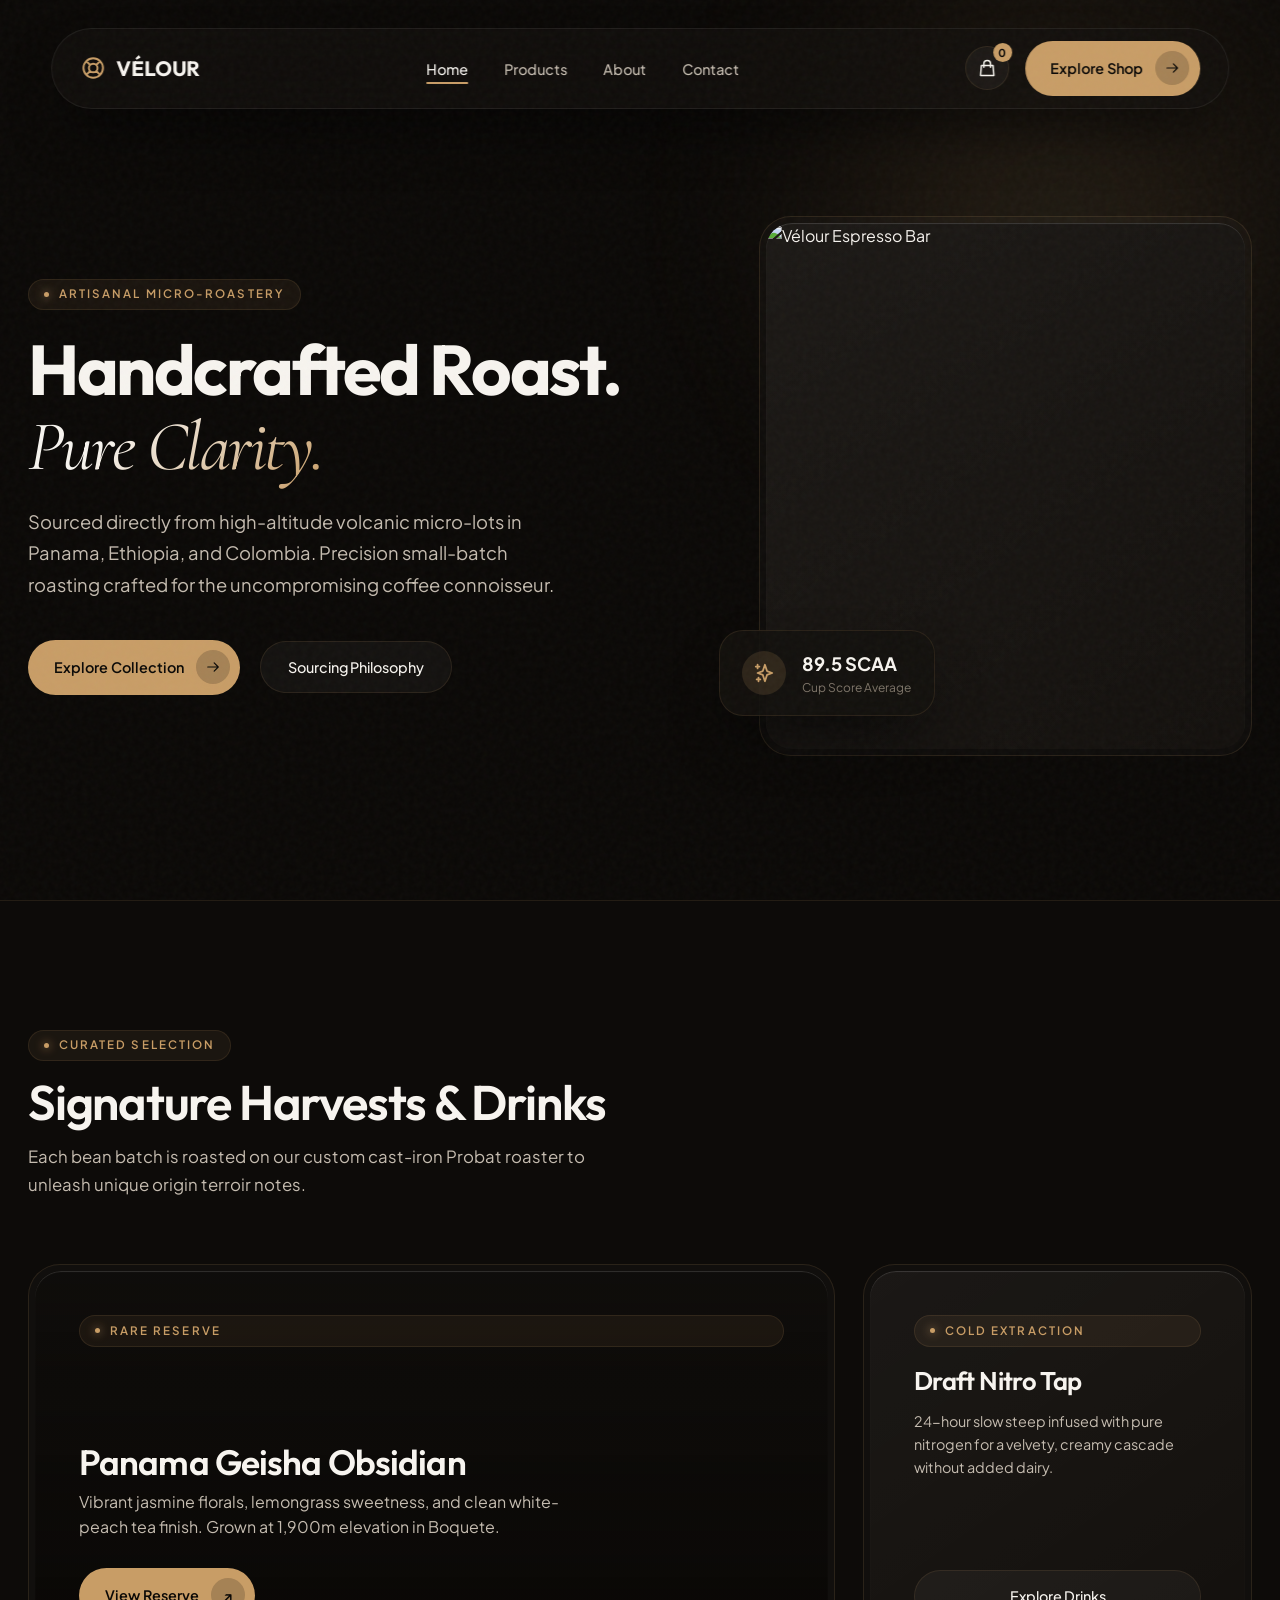
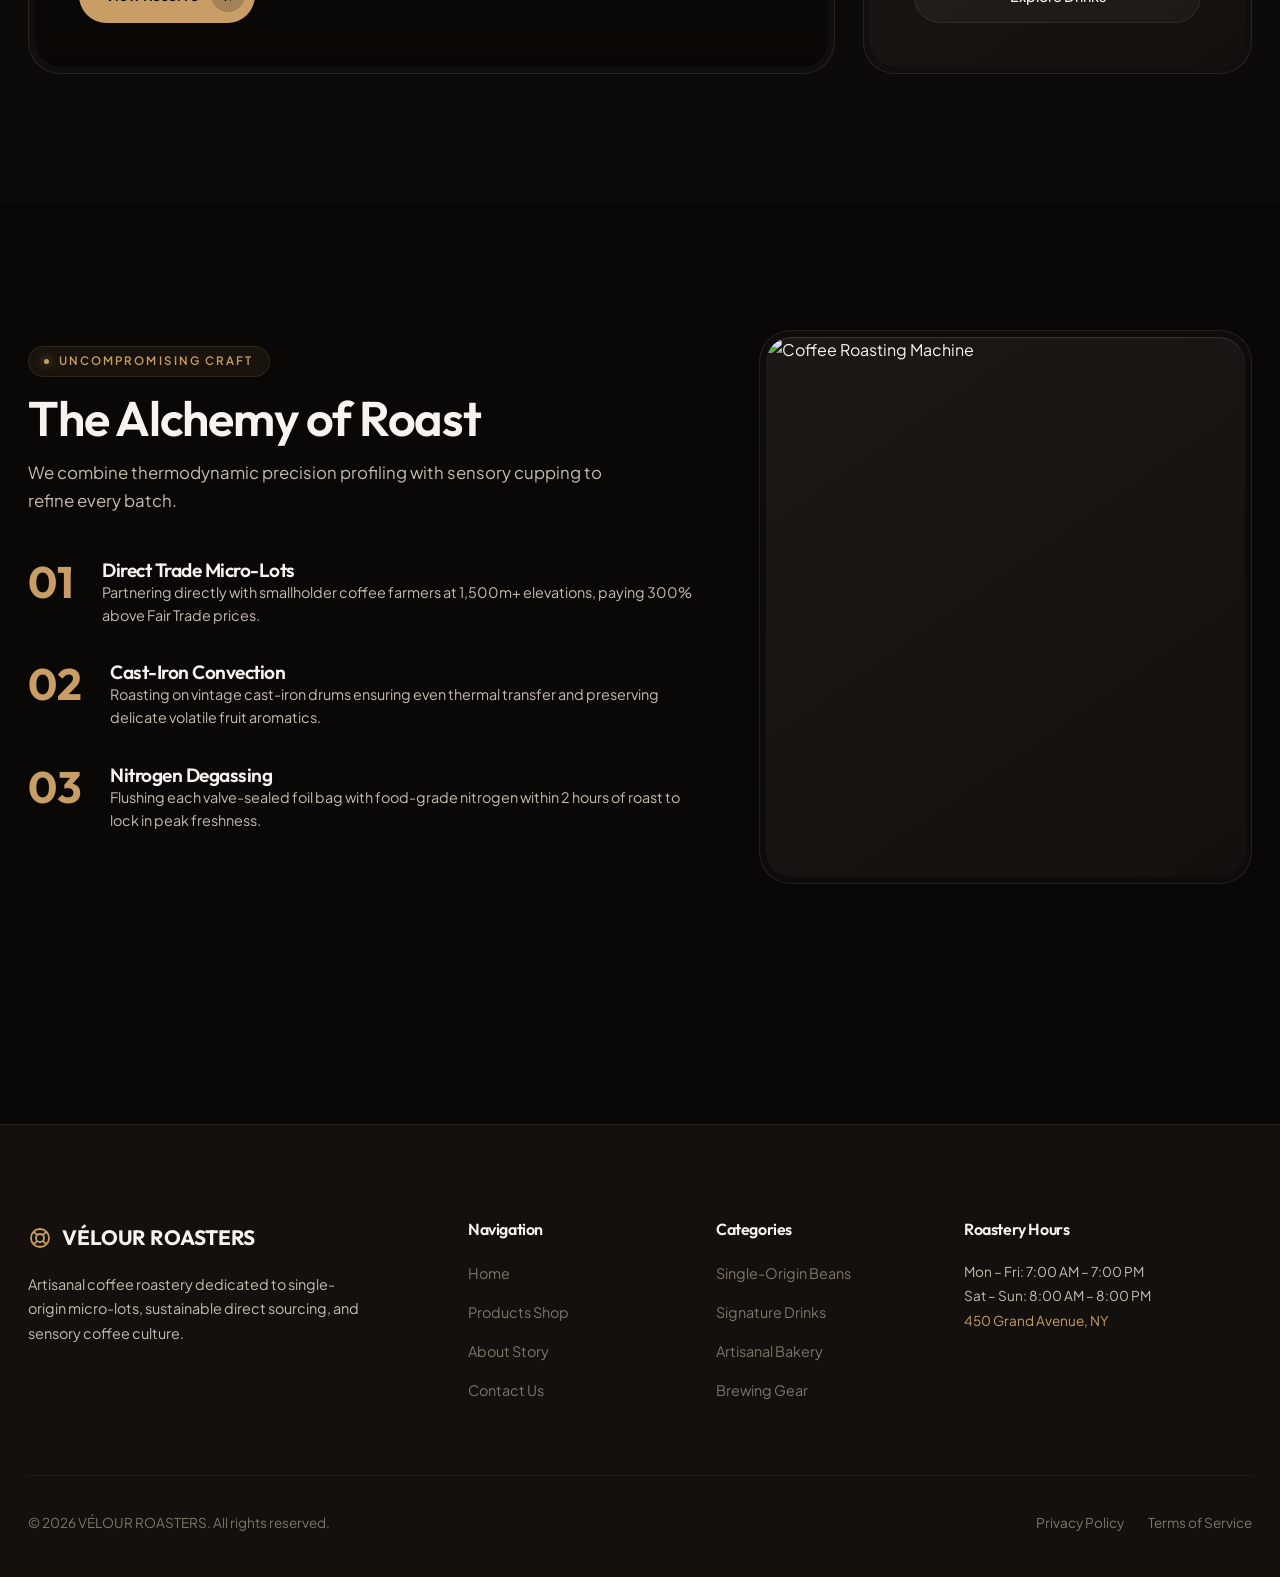
==== commit 363bbd51: "done" ====
--- a/index.html
+++ b/index.html
@@ -3,1590 +3,236 @@
 <head>
   <meta charset="UTF-8">
   <meta name="viewport" content="width=device-width, initial-scale=1.0">
-  <title>Velvet Bean | Artisan Coffee House</title>
-  <meta name="description" content="Premium single-origin coffees, artisan blends, and handcrafted treats. Every cup tells a story.">
-  <link rel="icon" href="data:image/svg+xml,<svg xmlns='http://www.w3.org/2000/svg' viewBox='0 0 100 100'><text y='.9em' font-size='90'>☕</text></svg>">
-<base target="_blank">
+  <title>VÉLOUR ROASTERS — Artisanal Coffee & Micro-Lot Micro-Roastery</title>
+  <meta name="description" content="Experience high-end single-origin coffee, handcrafted roast profiles, and luxury cafe culture at Vélour Roasters.">
+  <link rel="stylesheet" href="css/styles.css">
 </head>
 <body>
-<style>
-  @import url('https://fonts.googleapis.com/css2?family=Playfair+Display:wght@400;500;600;700;800;900&family=Inter:wght@300;400;500;600;700&display=swap');
-
-  :root {
-    --cream: #F5F0E8;
-    --warm-white: #FAF8F5;
-    --coffee-dark: #2C1810;
-    --coffee-medium: #4A3728;
-    --coffee-light: #8B6914;
-    --accent-gold: #C9A227;
-    --accent-copper: #B87333;
-    --text-dark: #1A120B;
-    --text-muted: #6B5B4F;
-    --card-bg: #FFFFFF;
-    --border-light: #E8E0D5;
-  }
-
-  * { margin: 0; padding: 0; box-sizing: border-box; }
-
-  html { scroll-behavior: smooth; }
-
-  body {
-    font-family: 'Inter', sans-serif;
-    background: var(--warm-white);
-    color: var(--text-dark);
-    overflow-x: hidden;
-  }
-
-  h1, h2, h3, h4, .brand { font-family: 'Playfair Display', serif; }
-
-  /* Scroll Animations */
-  .reveal {
-    opacity: 0;
-    transform: translateY(60px);
-    transition: all 1s cubic-bezier(0.16, 1, 0.3, 1);
-  }
-  .reveal.active {
-    opacity: 1;
-    transform: translateY(0);
-  }
-  .reveal-left {
-    opacity: 0;
-    transform: translateX(-80px);
-    transition: all 1s cubic-bezier(0.16, 1, 0.3, 1);
-  }
-  .reveal-left.active {
-    opacity: 1;
-    transform: translateX(0);
-  }
-  .reveal-right {
-    opacity: 0;
-    transform: translateX(80px);
-    transition: all 1s cubic-bezier(0.16, 1, 0.3, 1);
-  }
-  .reveal-right.active {
-    opacity: 1;
-    transform: translateX(0);
-  }
-  .reveal-scale {
-    opacity: 0;
-    transform: scale(0.8);
-    transition: all 1s cubic-bezier(0.16, 1, 0.3, 1);
-  }
-  .reveal-scale.active {
-    opacity: 1;
-    transform: scale(1);
-  }
-
-  /* Stagger delays */
-  .delay-1 { transition-delay: 0.1s; }
-  .delay-2 { transition-delay: 0.2s; }
-  .delay-3 { transition-delay: 0.3s; }
-  .delay-4 { transition-delay: 0.4s; }
-  .delay-5 { transition-delay: 0.5s; }
-  .delay-6 { transition-delay: 0.6s; }
-
-  /* Navigation */
-  .navbar {
-    position: fixed;
-    top: 0; left: 0; right: 0;
-    z-index: 1000;
-    padding: 1.2rem 5%;
-    display: flex;
-    justify-content: space-between;
-    align-items: center;
-    transition: all 0.4s ease;
-    background: transparent;
-  }
-  .navbar.scrolled {
-    background: rgba(250, 248, 245, 0.95);
-    backdrop-filter: blur(20px);
-    box-shadow: 0 2px 30px rgba(44, 24, 16, 0.08);
-    padding: 0.8rem 5%;
-  }
-  .brand {
-    font-size: 1.8rem;
-    font-weight: 800;
-    color: var(--coffee-dark);
-    text-decoration: none;
-    letter-spacing: -0.5px;
-  }
-  .brand span { color: var(--accent-gold); }
-  .nav-links {
-    display: flex;
-    gap: 2.5rem;
-    list-style: none;
-    align-items: center;
-  }
-  .nav-links a {
-    text-decoration: none;
-    color: var(--coffee-dark);
-    font-weight: 500;
-    font-size: 0.95rem;
-    position: relative;
-    transition: color 0.3s;
-  }
-  .nav-links a::after {
-    content: '';
-    position: absolute;
-    bottom: -4px;
-    left: 0;
-    width: 0;
-    height: 2px;
-    background: var(--accent-gold);
-    transition: width 0.3s ease;
-  }
-  .nav-links a:hover::after { width: 100%; }
-  .nav-links a:hover { color: var(--accent-gold); }
-  .cart-icon {
-    position: relative;
-    cursor: pointer;
-    font-size: 1.3rem;
-  }
-  .cart-count {
-    position: absolute;
-    top: -8px;
-    right: -8px;
-    background: var(--accent-gold);
-    color: white;
-    font-size: 0.7rem;
-    width: 18px;
-    height: 18px;
-    border-radius: 50%;
-    display: flex;
-    align-items: center;
-    justify-content: center;
-    font-weight: 700;
-  }
-  .mobile-menu-btn {
-    display: none;
-    background: none;
-    border: none;
-    font-size: 1.5rem;
-    cursor: pointer;
-    color: var(--coffee-dark);
-  }
-
-  /* Hero Section */
-  .hero {
-    min-height: 100vh;
-    display: flex;
-    align-items: center;
-    padding: 0 5%;
-    background: linear-gradient(135deg, var(--cream) 0%, var(--warm-white) 50%, #F0E6D8 100%);
-    position: relative;
-    overflow: hidden;
-  }
-  .hero::before {
-    content: '';
-    position: absolute;
-    top: -50%;
-    right: -20%;
-    width: 80%;
-    height: 200%;
-    background: radial-gradient(ellipse, rgba(201, 162, 39, 0.08) 0%, transparent 70%);
-    pointer-events: none;
-  }
-  .hero-content {
-    max-width: 600px;
-    z-index: 2;
-  }
-  .hero-tag {
-    display: inline-block;
-    background: rgba(201, 162, 39, 0.15);
-    color: var(--coffee-light);
-    padding: 0.5rem 1.2rem;
-    border-radius: 50px;
-    font-size: 0.85rem;
-    font-weight: 600;
-    letter-spacing: 1px;
-    text-transform: uppercase;
-    margin-bottom: 1.5rem;
-  }
-  .hero h1 {
-    font-size: clamp(2.5rem, 5vw, 4.5rem);
-    line-height: 1.1;
-    color: var(--coffee-dark);
-    margin-bottom: 1.5rem;
-    font-weight: 800;
-  }
-  .hero h1 em {
-    color: var(--accent-gold);
-    font-style: italic;
-  }
-  .hero p {
-    font-size: 1.1rem;
-    color: var(--text-muted);
-    line-height: 1.8;
-    margin-bottom: 2.5rem;
-    max-width: 500px;
-  }
-  .btn {
-    display: inline-flex;
-    align-items: center;
-    gap: 0.5rem;
-    padding: 1rem 2.5rem;
-    border-radius: 50px;
-    text-decoration: none;
-    font-weight: 600;
-    font-size: 1rem;
-    transition: all 0.4s cubic-bezier(0.16, 1, 0.3, 1);
-    cursor: pointer;
-    border: none;
-  }
-  .btn-primary {
-    background: var(--coffee-dark);
-    color: var(--cream);
-  }
-  .btn-primary:hover {
-    background: var(--accent-gold);
-    transform: translateY(-3px);
-    box-shadow: 0 15px 40px rgba(201, 162, 39, 0.3);
-  }
-  .btn-secondary {
-    background: transparent;
-    color: var(--coffee-dark);
-    border: 2px solid var(--border-light);
-    margin-left: 1rem;
-  }
-  .btn-secondary:hover {
-    border-color: var(--coffee-dark);
-    transform: translateY(-3px);
-  }
-  .hero-visual {
-    position: absolute;
-    right: 5%;
-    top: 50%;
-    transform: translateY(-50%);
-    width: 45%;
-    max-width: 600px;
-    z-index: 1;
-  }
-  .hero-visual img {
-    width: 100%;
-    border-radius: 30px;
-    box-shadow: 0 40px 80px rgba(44, 24, 16, 0.15);
-    animation: float 6s ease-in-out infinite;
-  }
-  @keyframes float {
-    0%, 100% { transform: translateY(0); }
-    50% { transform: translateY(-20px); }
-  }
-  .floating-elements {
-    position: absolute;
-    width: 100%;
-    height: 100%;
-    pointer-events: none;
-  }
-  .floating-bean {
-    position: absolute;
-    width: 30px;
-    height: 30px;
-    background: var(--accent-gold);
-    border-radius: 50% 50% 50% 50% / 60% 60% 40% 40%;
-    opacity: 0.2;
-    animation: drift 15s infinite;
-  }
-  .floating-bean:nth-child(1) { top: 20%; left: 10%; animation-delay: 0s; }
-  .floating-bean:nth-child(2) { top: 60%; left: 5%; animation-delay: 3s; width: 20px; height: 20px; }
-  .floating-bean:nth-child(3) { top: 30%; right: 15%; animation-delay: 6s; width: 25px; height: 25px; }
-  @keyframes drift {
-    0%, 100% { transform: translate(0, 0) rotate(0deg); }
-    25% { transform: translate(20px, -30px) rotate(90deg); }
-    50% { transform: translate(-10px, -50px) rotate(180deg); }
-    75% { transform: translate(30px, -20px) rotate(270deg); }
-  }
-
-  /* Section Styles */
-  section { padding: 6rem 5%; }
-  .section-header {
-    text-align: center;
-    margin-bottom: 4rem;
-  }
-  .section-header h2 {
-    font-size: clamp(2rem, 4vw, 3rem);
-    color: var(--coffee-dark);
-    margin-bottom: 1rem;
-    font-weight: 700;
-  }
-  .section-header p {
-    color: var(--text-muted);
-    font-size: 1.1rem;
-    max-width: 600px;
-    margin: 0 auto;
-  }
-  .divider {
-    width: 60px;
-    height: 3px;
-    background: var(--accent-gold);
-    margin: 1rem auto;
-    border-radius: 2px;
-  }
-
-  /* Categories */
-  .categories {
-    background: var(--cream);
-  }
-  .cat-grid {
-    display: grid;
-    grid-template-columns: repeat(4, 1fr);
-    gap: 2rem;
-    max-width: 1200px;
-    margin: 0 auto;
-  }
-  .cat-card {
-    background: var(--card-bg);
-    border-radius: 20px;
-    padding: 2rem;
-    text-align: center;
-    cursor: pointer;
-    transition: all 0.5s cubic-bezier(0.16, 1, 0.3, 1);
-    border: 1px solid var(--border-light);
-  }
-  .cat-card:hover {
-    transform: translateY(-10px);
-    box-shadow: 0 25px 50px rgba(44, 24, 16, 0.1);
-    border-color: var(--accent-gold);
-  }
-  .cat-icon {
-    font-size: 3rem;
-    margin-bottom: 1rem;
-    display: block;
-  }
-  .cat-card h3 {
-    font-size: 1.2rem;
-    color: var(--coffee-dark);
-    margin-bottom: 0.5rem;
-  }
-  .cat-card p {
-    font-size: 0.9rem;
-    color: var(--text-muted);
-  }
-
-  /* Products */
-  .products { background: var(--warm-white); }
-  .filter-tabs {
-    display: flex;
-    justify-content: center;
-    gap: 1rem;
-    margin-bottom: 3rem;
-    flex-wrap: wrap;
-  }
-  .filter-btn {
-    padding: 0.7rem 1.8rem;
-    border: 2px solid var(--border-light);
-    background: transparent;
-    border-radius: 50px;
-    cursor: pointer;
-    font-weight: 600;
-    color: var(--text-muted);
-    transition: all 0.3s;
-    font-family: 'Inter', sans-serif;
-  }
-  .filter-btn.active, .filter-btn:hover {
-    background: var(--coffee-dark);
-    color: var(--cream);
-    border-color: var(--coffee-dark);
-  }
-  .product-grid {
-    display: grid;
-    grid-template-columns: repeat(auto-fill, minmax(280px, 1fr));
-    gap: 2.5rem;
-    max-width: 1400px;
-    margin: 0 auto;
-  }
-  .product-card {
-    background: var(--card-bg);
-    border-radius: 24px;
-    overflow: hidden;
-    border: 1px solid var(--border-light);
-    transition: all 0.5s cubic-bezier(0.16, 1, 0.3, 1);
-    position: relative;
-  }
-  .product-card:hover {
-    transform: translateY(-12px);
-    box-shadow: 0 30px 60px rgba(44, 24, 16, 0.12);
-  }
-  .product-img-wrap {
-    position: relative;
-    height: 280px;
-    overflow: hidden;
-    background: linear-gradient(135deg, #F5F0E8 0%, #EDE6DB 100%);
-  }
-  .product-img-wrap img {
-    width: 100%;
-    height: 100%;
-    object-fit: cover;
-    transition: transform 0.6s cubic-bezier(0.16, 1, 0.3, 1);
-  }
-  .product-card:hover .product-img-wrap img {
-    transform: scale(1.1);
-  }
-  .product-badge {
-    position: absolute;
-    top: 1rem;
-    left: 1rem;
-    background: var(--accent-gold);
-    color: white;
-    padding: 0.4rem 1rem;
-    border-radius: 50px;
-    font-size: 0.75rem;
-    font-weight: 700;
-    text-transform: uppercase;
-    letter-spacing: 1px;
-  }
-  .product-badge.new { background: #2D8B57; }
-  .product-badge.bestseller { background: var(--accent-copper); }
-  .product-info { padding: 1.8rem; }
-  .product-info h3 {
-    font-size: 1.2rem;
-    color: var(--coffee-dark);
-    margin-bottom: 0.5rem;
-    font-weight: 700;
-  }
-  .product-info p {
-    color: var(--text-muted);
-    font-size: 0.9rem;
-    line-height: 1.6;
-    margin-bottom: 1rem;
-  }
-  .product-footer {
-    display: flex;
-    justify-content: space-between;
-    align-items: center;
-  }
-  .price {
-    font-size: 1.4rem;
-    font-weight: 800;
-    color: var(--coffee-dark);
-  }
-  .price span {
-    font-size: 0.9rem;
-    color: var(--text-muted);
-    text-decoration: line-through;
-    margin-left: 0.5rem;
-    font-weight: 400;
-  }
-  .add-to-cart {
-    width: 45px;
-    height: 45px;
-    border-radius: 50%;
-    background: var(--coffee-dark);
-    color: white;
-    border: none;
-    cursor: pointer;
-    display: flex;
-    align-items: center;
-    justify-content: center;
-    transition: all 0.3s;
-    font-size: 1.2rem;
-  }
-  .add-to-cart:hover {
-    background: var(--accent-gold);
-    transform: scale(1.1);
-  }
-
-  /* Featured Banner */
-  .featured-banner {
-    background: linear-gradient(135deg, var(--coffee-dark) 0%, var(--coffee-medium) 100%);
-    padding: 5rem 5%;
-    display: flex;
-    align-items: center;
-    justify-content: space-between;
-    gap: 4rem;
-    overflow: hidden;
-  }
-  .featured-content {
-    max-width: 500px;
-    color: var(--cream);
-  }
-  .featured-content h2 {
-    font-size: clamp(2rem, 4vw, 3rem);
-    margin-bottom: 1.5rem;
-    line-height: 1.2;
-  }
-  .featured-content p {
-    opacity: 0.8;
-    line-height: 1.8;
-    margin-bottom: 2rem;
-  }
-  .featured-img {
-    max-width: 400px;
-    border-radius: 20px;
-    box-shadow: 0 30px 60px rgba(0,0,0,0.3);
-    animation: float 5s ease-in-out infinite;
-  }
-
-  /* About Section */
-  .about { background: var(--cream); }
-  .about-grid {
-    display: grid;
-    grid-template-columns: 1fr 1fr;
-    gap: 4rem;
-    max-width: 1200px;
-    margin: 0 auto;
-    align-items: center;
-  }
-  .about-img {
-    border-radius: 30px;
-    overflow: hidden;
-    box-shadow: 0 30px 60px rgba(44, 24, 16, 0.1);
-  }
-  .about-img img {
-    width: 100%;
-    height: 100%;
-    object-fit: cover;
-    transition: transform 0.6s;
-  }
-  .about-img:hover img { transform: scale(1.05); }
-  .about-content h2 {
-    font-size: clamp(2rem, 4vw, 2.8rem);
-    color: var(--coffee-dark);
-    margin-bottom: 1.5rem;
-  }
-  .about-content p {
-    color: var(--text-muted);
-    line-height: 1.8;
-    margin-bottom: 1.5rem;
-  }
-  .stats {
-    display: grid;
-    grid-template-columns: repeat(3, 1fr);
-    gap: 2rem;
-    margin-top: 2rem;
-  }
-  .stat h4 {
-    font-size: 2.5rem;
-    color: var(--accent-gold);
-    font-weight: 800;
-  }
-  .stat p {
-    font-size: 0.9rem;
-    color: var(--text-muted);
-    margin-top: 0.3rem;
-  }
-
-  /* Testimonials */
-  .testimonials { background: var(--warm-white); }
-  .testi-grid {
-    display: grid;
-    grid-template-columns: repeat(3, 1fr);
-    gap: 2rem;
-    max-width: 1200px;
-    margin: 0 auto;
-  }
-  .testi-card {
-    background: var(--card-bg);
-    padding: 2.5rem;
-    border-radius: 24px;
-    border: 1px solid var(--border-light);
-    transition: all 0.4s;
-  }
-  .testi-card:hover {
-    transform: translateY(-5px);
-    box-shadow: 0 20px 40px rgba(44, 24, 16, 0.08);
-  }
-  .stars { color: var(--accent-gold); margin-bottom: 1rem; font-size: 1.1rem; }
-  .testi-card p {
-    color: var(--text-muted);
-    line-height: 1.7;
-    margin-bottom: 1.5rem;
-    font-style: italic;
-  }
-  .testi-author {
-    display: flex;
-    align-items: center;
-    gap: 1rem;
-  }
-  .testi-author img {
-    width: 50px;
-    height: 50px;
-    border-radius: 50%;
-    object-fit: cover;
-  }
-  .testi-author h4 {
-    color: var(--coffee-dark);
-    font-size: 1rem;
-  }
-  .testi-author span {
-    color: var(--text-muted);
-    font-size: 0.85rem;
-  }
-
-  /* Contact */
-  .contact { background: var(--cream); }
-  .contact-grid {
-    display: grid;
-    grid-template-columns: 1fr 1fr;
-    gap: 4rem;
-    max-width: 1200px;
-    margin: 0 auto;
-  }
-  .contact-info h3 {
-    font-size: 1.8rem;
-    color: var(--coffee-dark);
-    margin-bottom: 1rem;
-  }
-  .contact-info p {
-    color: var(--text-muted);
-    line-height: 1.8;
-    margin-bottom: 2rem;
-  }
-  .contact-detail {
-    display: flex;
-    align-items: center;
-    gap: 1rem;
-    margin-bottom: 1.5rem;
-  }
-  .contact-detail i {
-    width: 50px;
-    height: 50px;
-    background: var(--coffee-dark);
-    color: var(--cream);
-    border-radius: 12px;
-    display: flex;
-    align-items: center;
-    justify-content: center;
-    font-size: 1.2rem;
-  }
-  .contact-detail h4 { color: var(--coffee-dark); margin-bottom: 0.2rem; }
-  .contact-detail span { color: var(--text-muted); font-size: 0.9rem; }
-  .contact-form {
-    background: var(--card-bg);
-    padding: 3rem;
-    border-radius: 24px;
-    border: 1px solid var(--border-light);
-  }
-  .form-group {
-    margin-bottom: 1.5rem;
-  }
-  .form-group label {
-    display: block;
-    margin-bottom: 0.5rem;
-    color: var(--coffee-dark);
-    font-weight: 600;
-    font-size: 0.9rem;
-  }
-  .form-group input,
-  .form-group textarea {
-    width: 100%;
-    padding: 1rem 1.2rem;
-    border: 2px solid var(--border-light);
-    border-radius: 12px;
-    font-family: 'Inter', sans-serif;
-    font-size: 1rem;
-    transition: all 0.3s;
-    background: var(--warm-white);
-  }
-  .form-group input:focus,
-  .form-group textarea:focus {
-    outline: none;
-    border-color: var(--accent-gold);
-    box-shadow: 0 0 0 4px rgba(201, 162, 39, 0.1);
-  }
-  .form-group textarea { min-height: 120px; resize: vertical; }
-
-  /* Footer */
-  footer {
-    background: var(--coffee-dark);
-    color: var(--cream);
-    padding: 4rem 5% 2rem;
-  }
-  .footer-grid {
-    display: grid;
-    grid-template-columns: 2fr 1fr 1fr 1fr;
-    gap: 3rem;
-    max-width: 1200px;
-    margin: 0 auto 3rem;
-  }
-  .footer-brand h3 {
-    font-size: 1.8rem;
-    margin-bottom: 1rem;
-  }
-  .footer-brand h3 span { color: var(--accent-gold); }
-  .footer-brand p {
-    opacity: 0.7;
-    line-height: 1.7;
-    max-width: 300px;
-  }
-  .footer-col h4 {
-    font-size: 1.1rem;
-    margin-bottom: 1.5rem;
-    color: var(--accent-gold);
-  }
-  .footer-col a {
-    display: block;
-    color: rgba(245, 240, 232, 0.7);
-    text-decoration: none;
-    margin-bottom: 0.8rem;
-    transition: color 0.3s;
-  }
-  .footer-col a:hover { color: var(--accent-gold); }
-  .footer-bottom {
-    border-top: 1px solid rgba(245, 240, 232, 0.1);
-    padding-top: 2rem;
-    text-align: center;
-    opacity: 0.6;
-    font-size: 0.9rem;
-  }
-
-  /* Cart Sidebar */
-  .cart-sidebar {
-    position: fixed;
-    top: 0;
-    right: -450px;
-    width: 450px;
-    max-width: 90vw;
-    height: 100vh;
-    background: var(--card-bg);
-    z-index: 2000;
-    box-shadow: -10px 0 50px rgba(0,0,0,0.2);
-    transition: right 0.5s cubic-bezier(0.16, 1, 0.3, 1);
-    display: flex;
-    flex-direction: column;
-  }
-  .cart-sidebar.open { right: 0; }
-  .cart-overlay {
-    position: fixed;
-    inset: 0;
-    background: rgba(0,0,0,0.5);
-    z-index: 1999;
-    opacity: 0;
-    pointer-events: none;
-    transition: opacity 0.3s;
-  }
-  .cart-overlay.open { opacity: 1; pointer-events: all; }
-  .cart-header {
-    padding: 1.5rem 2rem;
-    border-bottom: 1px solid var(--border-light);
-    display: flex;
-    justify-content: space-between;
-    align-items: center;
-  }
-  .cart-header h3 { font-size: 1.3rem; color: var(--coffee-dark); }
-  .close-cart {
-    background: none;
-    border: none;
-    font-size: 1.5rem;
-    cursor: pointer;
-    color: var(--text-muted);
-  }
-  .cart-items {
-    flex: 1;
-    overflow-y: auto;
-    padding: 1rem 2rem;
-  }
-  .cart-item {
-    display: flex;
-    gap: 1rem;
-    padding: 1rem 0;
-    border-bottom: 1px solid var(--border-light);
-  }
-  .cart-item img {
-    width: 80px;
-    height: 80px;
-    border-radius: 12px;
-    object-fit: cover;
-  }
-  .cart-item-info h4 {
-    color: var(--coffee-dark);
-    font-size: 1rem;
-    margin-bottom: 0.3rem;
-  }
-  .cart-item-info p {
-    color: var(--accent-gold);
-    font-weight: 700;
-  }
-  .remove-item {
-    background: none;
-    border: none;
-    color: #c44;
-    cursor: pointer;
-    font-size: 0.85rem;
-    margin-top: 0.5rem;
-  }
-  .cart-footer {
-    padding: 1.5rem 2rem;
-    border-top: 1px solid var(--border-light);
-  }
-  .cart-total {
-    display: flex;
-    justify-content: space-between;
-    margin-bottom: 1.5rem;
-    font-size: 1.2rem;
-    font-weight: 700;
-    color: var(--coffee-dark);
-  }
-  .checkout-btn {
-    width: 100%;
-    padding: 1rem;
-    background: var(--coffee-dark);
-    color: white;
-    border: none;
-    border-radius: 12px;
-    font-size: 1rem;
-    font-weight: 600;
-    cursor: pointer;
-    transition: all 0.3s;
-  }
-  .checkout-btn:hover { background: var(--accent-gold); }
-  .empty-cart {
-    text-align: center;
-    padding: 3rem;
-    color: var(--text-muted);
-  }
-  .empty-cart i { font-size: 3rem; margin-bottom: 1rem; display: block; }
-
-  /* Toast Notification */
-  .toast {
-    position: fixed;
-    bottom: 30px;
-    left: 50%;
-    transform: translateX(-50%) translateY(100px);
-    background: var(--coffee-dark);
-    color: white;
-    padding: 1rem 2rem;
-    border-radius: 12px;
-    z-index: 3000;
-    opacity: 0;
-    transition: all 0.5s cubic-bezier(0.16, 1, 0.3, 1);
-    display: flex;
-    align-items: center;
-    gap: 0.8rem;
-    font-weight: 500;
-  }
-  .toast.show {
-    transform: translateX(-50%) translateY(0);
-    opacity: 1;
-  }
-
-  /* Mobile Menu */
-  .mobile-menu {
-    position: fixed;
-    top: 0;
-    right: -100%;
-    width: 80%;
-    max-width: 350px;
-    height: 100vh;
-    background: var(--card-bg);
-    z-index: 2000;
-    padding: 2rem;
-    transition: right 0.4s ease;
-    box-shadow: -10px 0 50px rgba(0,0,0,0.2);
-  }
-  .mobile-menu.open { right: 0; }
-  .mobile-menu .close-menu {
-    background: none;
-    border: none;
-    font-size: 1.5rem;
-    cursor: pointer;
-    color: var(--coffee-dark);
-    margin-bottom: 2rem;
-  }
-  .mobile-menu a {
-    display: block;
-    padding: 1rem 0;
-    color: var(--coffee-dark);
-    text-decoration: none;
-    font-size: 1.2rem;
-    font-weight: 600;
-    border-bottom: 1px solid var(--border-light);
-  }
-
-  /* Responsive */
-  @media (max-width: 1024px) {
-    .hero-visual { display: none; }
-    .hero-content { max-width: 100%; }
-    .cat-grid { grid-template-columns: repeat(2, 1fr); }
-    .about-grid, .contact-grid { grid-template-columns: 1fr; }
-    .footer-grid { grid-template-columns: 1fr 1fr; }
-    .featured-banner { flex-direction: column; text-align: center; }
-    .featured-img { max-width: 300px; }
-  }
-  @media (max-width: 768px) {
-    .nav-links { display: none; }
-    .mobile-menu-btn { display: block; }
-    .cat-grid { grid-template-columns: 1fr; }
-    .testi-grid { grid-template-columns: 1fr; }
-    .footer-grid { grid-template-columns: 1fr; }
-    .hero { padding-top: 6rem; text-align: center; }
-    .hero p { margin: 0 auto 2rem; }
-    .btn-secondary { margin-left: 0; margin-top: 1rem; }
-    .stats { grid-template-columns: 1fr; text-align: center; }
-    section { padding: 4rem 5%; }
-  }
-
-  /* Smooth scroll for anchor links */
-  html { scroll-behavior: smooth; }
-
-  /* Custom scrollbar */
-  ::-webkit-scrollbar { width: 8px; }
-  ::-webkit-scrollbar-track { background: var(--cream); }
-  ::-webkit-scrollbar-thumb { background: var(--coffee-medium); border-radius: 4px; }
-  ::-webkit-scrollbar-thumb:hover { background: var(--coffee-dark); }
-</style>
-
-<!-- Navigation -->
-<nav class="navbar" id="navbar">
-  <a href="#home" class="brand">Velvet<span>Bean</span></a>
-  <ul class="nav-links">
-    <li><a href="#home">Home</a></li>
-    <li><a href="#products">Products</a></li>
-    <li><a href="#about">About</a></li>
-    <li><a href="#contact">Contact</a></li>
-    <li><div class="cart-icon" onclick="toggleCart()">🛒<span class="cart-count" id="cartCount">0</span></div></li>
-  </ul>
-  <button class="mobile-menu-btn" onclick="toggleMobileMenu()">☰</button>
-</nav>
-
-<!-- Mobile Menu -->
-<div class="mobile-menu" id="mobileMenu">
-  <button class="close-menu" onclick="toggleMobileMenu()">✕</button>
-  <a href="#home" onclick="toggleMobileMenu()">Home</a>
-  <a href="#products" onclick="toggleMobileMenu()">Products</a>
-  <a href="#about" onclick="toggleMobileMenu()">About</a>
-  <a href="#contact" onclick="toggleMobileMenu()">Contact</a>
-  <a href="#" onclick="toggleCart(); toggleMobileMenu();">Cart (<span id="mobileCartCount">0</span>)</a>
-</div>
-
-<!-- Hero Section -->
-<section class="hero" id="home">
-  <div class="floating-elements">
-    <div class="floating-bean"></div>
-    <div class="floating-bean"></div>
-    <div class="floating-bean"></div>
+  <header class="header-nav">
+    <nav class="nav-island">
+      <a href="index.html" class="brand-logo">
+        <svg fill="none" stroke="currentColor" viewBox="0 0 24 24">
+          <path stroke-linecap="round" stroke-linejoin="round" stroke-width="1.8" d="M18.364 5.636l-3.536 3.536m0 5.656l3.536 3.536M9.172 9.172L5.636 5.636m3.536 9.172l-3.536 3.536M21 12a9 9 0 11-18 0 9 9 0 0118 0zm-5 0a4 4 0 11-8 0 4 4 0 018 0z"></path>
+        </svg>
+        <span>VÉLOUR</span>
+      </a>
+      <ul class="nav-links">
+        <li><a href="index.html" class="nav-link active">Home</a></li>
+        <li><a href="products.html" class="nav-link">Products</a></li>
+        <li><a href="about.html" class="nav-link">About</a></li>
+        <li><a href="contact.html" class="nav-link">Contact</a></li>
+      </ul>
+      <div class="nav-actions">
+        <button class="cart-trigger" aria-label="Shopping Bag">
+          <svg style="width: 20px; height: 20px;" fill="none" stroke="currentColor" viewBox="0 0 24 24">
+            <path stroke-linecap="round" stroke-linejoin="round" stroke-width="1.8" d="M16 11V7a4 4 0 00-8 0v4M5 9h14l1 12H4L5 9z"></path>
+          </svg>
+          <span class="cart-count">0</span>
+        </button>
+        <a href="products.html" class="btn-primary">
+          <span>Explore Shop</span>
+          <div class="btn-icon-circle">
+            <svg style="width: 14px; height: 14px;" fill="none" stroke="currentColor" viewBox="0 0 24 24">
+              <path stroke-linecap="round" stroke-linejoin="round" stroke-width="2" d="M14 5l7 7m0 0l-7 7m7-7H3"></path>
+            </svg>
+          </div>
+        </a>
+        <div class="hamburger" id="hamburgerBtn" aria-label="Toggle Navigation Menu">
+          <span></span>
+          <span></span>
+          <span></span>
+        </div>
+      </div>
+    </nav>
+  </header>
+  <div class="mobile-nav-drawer" id="mobileDrawer">
+    <ul class="mobile-nav-links">
+      <li><a href="index.html" class="mobile-nav-link active">Home</a></li>
+      <li><a href="products.html" class="mobile-nav-link">Products</a></li>
+      <li><a href="about.html" class="mobile-nav-link">About Us</a></li>
+      <li><a href="contact.html" class="mobile-nav-link">Contact</a></li>
+    </ul>
   </div>
-  <div class="hero-content">
-    <div class="hero-tag reveal">Artisan Coffee House</div>
-    <h1 class="reveal delay-1">Brewed with <em>Passion</em>, Served with Love</h1>
-    <p class="reveal delay-2">Discover our curated collection of premium single-origin coffees, artisan blends, and handcrafted treats. Every cup tells a story.</p>
-    <div class="reveal delay-3">
-      <a href="#products" class="btn btn-primary">Explore Collection →</a>
-      <a href="#about" class="btn btn-secondary">Our Story</a>
-    </div>
-  </div>
-  <div class="hero-visual reveal-scale delay-2">
-    <img src="https://images.unsplash.com/photo-1495474472287-4d71bcdd2085?w=800&q=80" alt="Coffee Art">
-  </div>
-</section>
-
-<!-- Categories -->
-<section class="categories" id="categories">
-  <div class="section-header reveal">
-    <h2>Browse by Category</h2>
-    <div class="divider"></div>
-    <p>From bold espressos to delicate pastries, find your perfect match</p>
-  </div>
-  <div class="cat-grid">
-    <div class="cat-card reveal delay-1" onclick="filterProducts('coffee')">
-      <span class="cat-icon">☕</span>
-      <h3>Coffee Beans</h3>
-      <p>Single-origin & blends</p>
-    </div>
-    <div class="cat-card reveal delay-2" onclick="filterProducts('cold')">
-      <span class="cat-icon">🧊</span>
-      <h3>Cold Brew & Iced</h3>
-      <p>Refreshingly smooth</p>
-    </div>
-    <div class="cat-card reveal delay-3" onclick="filterProducts('pastry')">
-      <span class="cat-icon">🍪</span>
-      <h3>Pastries & Cookies</h3>
-      <p>Freshly baked daily</p>
-    </div>
-    <div class="cat-card reveal delay-4" onclick="filterProducts('equipment')">
-      <span class="cat-icon">⚙️</span>
-      <h3>Brewing Gear</h3>
-      <p>Tools for perfection</p>
-    </div>
-  </div>
-</section>
-
-<!-- Products Section -->
-<section class="products" id="products">
-  <div class="section-header reveal">
-    <h2>Our Collection</h2>
-    <div class="divider"></div>
-    <p>Handpicked selections for the true coffee connoisseur</p>
-  </div>
-  <div class="filter-tabs reveal delay-1">
-    <button class="filter-btn active" onclick="filterProducts('all')">All</button>
-    <button class="filter-btn" onclick="filterProducts('coffee')">Coffee</button>
-    <button class="filter-btn" onclick="filterProducts('cold')">Cold Brew</button>
-    <button class="filter-btn" onclick="filterProducts('pastry')">Pastries</button>
-    <button class="filter-btn" onclick="filterProducts('equipment')">Equipment</button>
-  </div>
-  <div class="product-grid" id="productGrid"></div>
-</section>
-
-<!-- Featured Banner -->
-<section class="featured-banner">
-  <div class="featured-content reveal-left">
-    <h2>Signature Cold Brew Collection</h2>
-    <p>Our slow-steeped cold brew is crafted over 20 hours for an incredibly smooth, naturally sweet flavor profile. Perfect for summer afternoons or anytime you crave something refreshingly different.</p>
-    <a href="#products" class="btn btn-primary" style="background: var(--accent-gold);">Shop Cold Brew</a>
-  </div>
-  <img src="https://images.unsplash.com/photo-1517701604599-bb29b5dd7359?w=600&q=80" alt="Cold Brew" class="featured-img reveal-right">
-</section>
-
-<!-- About Section -->
-<section class="about" id="about">
-  <div class="about-grid">
-    <div class="about-img reveal-left">
-      <img src="https://images.unsplash.com/photo-1442512595331-e89e73853f31?w=800&q=80" alt="Coffee Shop">
-    </div>
-    <div class="about-content reveal-right">
-      <h2>Our Story Begins with a Single Bean</h2>
-      <p>Founded in 2018, Velvet Bean started as a small roastery in a converted warehouse. Today, we source beans directly from ethical farms across Ethiopia, Colombia, Guatemala, and Sumatra.</p>
-      <p>Every batch is roasted in small quantities to ensure peak freshness. We believe coffee is more than a drink — it's a ritual, a connection, a moment of peace in a busy world.</p>
-      <div class="stats">
-        <div class="stat reveal delay-1">
-          <h4>12K+</h4>
-          <p>Happy Customers</p>
-        </div>
-        <div class="stat reveal delay-2">
-          <h4>24+</h4>
-          <p>Coffee Varieties</p>
-        </div>
-        <div class="stat reveal delay-3">
-          <h4>6</h4>
-          <p>Partner Farms</p>
-        </div>
-      </div>
-    </div>
-  </div>
-</section>
-
-<!-- Testimonials -->
-<section class="testimonials">
-  <div class="section-header reveal">
-    <h2>What Our Customers Say</h2>
-    <div class="divider"></div>
-    <p>Real stories from real coffee lovers</p>
-  </div>
-  <div class="testi-grid">
-    <div class="testi-card reveal delay-1">
-      <div class="stars">★★★★★</div>
-      <p>"The Ethiopian Yirgacheffe is absolutely divine. You can taste the floral notes and the citrus finish. Best coffee I've had in years."</p>
-      <div class="testi-author">
-        <img src="https://images.unsplash.com/photo-1494790108377-be9c29b29330?w=100&q=80" alt="Sarah">
+  <section class="hero-section">
+    <div class="hero-bg-glow"></div>
+    <div class="container">
+      <div class="hero-grid">
+        <div class="hero-content">
+          <span class="eyebrow">Artisanal Micro-Roastery</span>
+          <h1 class="hero-headline">Handcrafted Roast.<br><span class="text-gradient font-serif">Pure Clarity.</span></h1>
+          <p class="hero-subtext">Sourced directly from high-altitude volcanic micro-lots in Panama, Ethiopia, and Colombia. Precision small-batch roasting crafted for the uncompromising coffee connoisseur.</p>
+          <div class="hero-actions">
+            <a href="products.html" class="btn-primary">
+              <span>Explore Collection</span>
+              <div class="btn-icon-circle">
+                <svg style="width: 14px; height: 14px;" fill="none" stroke="currentColor" viewBox="0 0 24 24">
+                  <path stroke-linecap="round" stroke-linejoin="round" stroke-width="2" d="M14 5l7 7m0 0l-7 7m7-7H3"></path>
+                </svg>
+              </div>
+            </a>
+            <a href="about.html" class="btn-secondary">
+              <span>Sourcing Philosophy</span>
+            </a>
+          </div>
+        </div>
+        <div class="hero-media-wrapper">
+          <div class="hero-image-card double-bezel">
+            <div class="bezel-core">
+              <img src="https://images.unsplash.com/photo-1495474472287-4d71bcdd2085?q=80&w=1200&auto=format&fit=crop" alt="Vélour Espresso Bar">
+            </div>
+          </div>
+          <div class="hero-badge-floating">
+            <div class="badge-icon">
+              <svg style="width: 22px; height: 22px;" fill="none" stroke="currentColor" viewBox="0 0 24 24">
+                <path stroke-linecap="round" stroke-linejoin="round" stroke-width="2" d="M5 3v4M3 5h4M6 17v4m-2-2h4m5-16l2.286 6.857L21 12l-5.714 2.143L13 21l-2.286-6.857L5 12l5.714-2.143L13 3z"></path>
+              </svg>
+            </div>
+            <div>
+              <div class="badge-text-val">89.5 SCAA</div>
+              <div class="badge-text-lbl">Cup Score Average</div>
+            </div>
+          </div>
+        </div>
+      </div>
+    </div>
+  </section>
+  <section class="section-padding" style="background: rgba(255,255,255,0.01); border-top: 1px solid var(--border-subtle);">
+    <div class="container">
+      <div class="section-header">
+        <span class="eyebrow">Curated Selection</span>
+        <h2 class="section-title">Signature Harvests & Drinks</h2>
+        <p class="section-desc">Each bean batch is roasted on our custom cast-iron Probat roaster to unleash unique origin terroir notes.</p>
+      </div>
+      <div class="bento-grid">
+        <div class="bento-col-8 double-bezel">
+          <div class="bezel-core bento-card" style="position: relative; background: linear-gradient(180deg, rgba(10,8,6,0.3) 0%, rgba(10,8,6,0.95) 100%), url('https://images.unsplash.com/photo-1587734195503-904fca47e0e9?q=80&w=1200&auto=format&fit=crop') center/cover;">
+            <span class="eyebrow">Rare Reserve</span>
+            <div style="margin-top: 6rem;">
+              <h3 style="font-size: 2.2rem; margin-bottom: 0.5rem;">Panama Geisha Obsidian</h3>
+              <p style="color: var(--text-secondary); max-width: 500px; margin-bottom: 1.75rem; line-height: 1.6;">Vibrant jasmine florals, lemongrass sweetness, and clean white-peach tea finish. Grown at 1,900m elevation in Boquete.</p>
+              <a href="products.html" class="btn-primary">
+                <span>View Reserve</span>
+                <div class="btn-icon-circle">↗</div>
+              </a>
+            </div>
+          </div>
+        </div>
+        <div class="bento-col-4 double-bezel">
+          <div class="bezel-core bento-card">
+            <span class="eyebrow">Cold Extraction</span>
+            <h3 style="font-size: 1.6rem; margin-top: 1.25rem;">Draft Nitro Tap</h3>
+            <p style="color: var(--text-secondary); font-size: 0.9rem; margin: 1rem 0; line-height: 1.6;">24-hour slow steep infused with pure nitrogen for a velvety, creamy cascade without added dairy.</p>
+            <a href="products.html" class="btn-secondary" style="margin-top: auto; justify-content: center;">
+              <span>Explore Drinks</span>
+            </a>
+          </div>
+        </div>
+      </div>
+    </div>
+  </section>
+  <section class="section-padding">
+    <div class="container">
+      <div class="hero-grid" style="align-items: center;">
         <div>
-          <h4>Sarah Mitchell</h4>
-          <span>Verified Buyer</span>
-        </div>
-      </div>
-    </div>
-    <div class="testi-card reveal delay-2">
-      <div class="stars">★★★★★</div>
-      <p>"Their cold brew concentrate changed my mornings. Smooth, never bitter, and the subscription service means I never run out."</p>
-      <div class="testi-author">
-        <img src="https://images.unsplash.com/photo-1507003211169-0a1dd7228f2d?w=100&q=80" alt="James">
-        <div>
-          <h4>James Chen</h4>
-          <span>Verified Buyer</span>
-        </div>
-      </div>
-    </div>
-    <div class="testi-card reveal delay-3">
-      <div class="stars">★★★★★</div>
-      <p>"The almond croissants paired with their house blend? Pure magic. My weekend ritual wouldn't be complete without Velvet Bean."</p>
-      <div class="testi-author">
-        <img src="https://images.unsplash.com/photo-1438761681033-6461ffad8d80?w=100&q=80" alt="Emma">
-        <div>
-          <h4>Emma Rodriguez</h4>
-          <span>Verified Buyer</span>
-        </div>
-      </div>
-    </div>
-  </div>
-</section>
-
-<!-- Contact Section -->
-<section class="contact" id="contact">
-  <div class="section-header reveal">
-    <h2>Get in Touch</h2>
-    <div class="divider"></div>
-    <p>Have questions? We'd love to hear from you</p>
-  </div>
-  <div class="contact-grid">
-    <div class="contact-info reveal-left">
-      <h3>Visit Our Roastery</h3>
-      <p>Stop by for a cup, watch us roast, and take home your favorites. We're open every day from 7 AM to 8 PM.</p>
-      <div class="contact-detail">
-        <i>📍</i>
-        <div>
-          <h4>Location</h4>
-          <span>142 Roastery Lane, Portland, OR 97201</span>
-        </div>
-      </div>
-      <div class="contact-detail">
-        <i>📧</i>
-        <div>
-          <h4>Email</h4>
-          <span>hello@velvetbean.co</span>
-        </div>
-      </div>
-      <div class="contact-detail">
-        <i>📞</i>
-        <div>
-          <h4>Phone</h4>
-          <span>+1 (503) 555-0142</span>
-        </div>
-      </div>
-    </div>
-    <div class="contact-form reveal-right">
-      <form onsubmit="handleSubmit(event)">
-        <div class="form-group">
-          <label>Your Name</label>
-          <input type="text" placeholder="John Doe" required>
-        </div>
-        <div class="form-group">
-          <label>Email Address</label>
-          <input type="email" placeholder="john@example.com" required>
-        </div>
-        <div class="form-group">
-          <label>Subject</label>
-          <input type="text" placeholder="How can we help?" required>
-        </div>
-        <div class="form-group">
-          <label>Message</label>
-          <textarea placeholder="Tell us what's on your mind..." required></textarea>
-        </div>
-        <button type="submit" class="btn btn-primary" style="width: 100%;">Send Message</button>
-      </form>
-    </div>
-  </div>
-</section>
-
-<!-- Footer -->
-<footer>
-  <div class="footer-grid">
-    <div class="footer-brand">
-      <h3>Velvet<span>Bean</span></h3>
-      <p>Artisan coffee roasters since 2018. We believe every cup should be an experience worth savoring.</p>
-    </div>
-    <div class="footer-col">
-      <h4>Shop</h4>
-      <a href="#products">Coffee Beans</a>
-      <a href="#products">Cold Brew</a>
-      <a href="#products">Pastries</a>
-      <a href="#products">Equipment</a>
-    </div>
-    <div class="footer-col">
-      <h4>Company</h4>
-      <a href="#about">About Us</a>
-      <a href="#">Careers</a>
-      <a href="#contact">Contact</a>
-      <a href="#">Blog</a>
-    </div>
-    <div class="footer-col">
-      <h4>Support</h4>
-      <a href="#">FAQ</a>
-      <a href="#">Shipping</a>
-      <a href="#">Returns</a>
-      <a href="#">Privacy Policy</a>
-    </div>
-  </div>
-  <div class="footer-bottom">
-    <p>© 2026 Velvet Bean Coffee Co. All rights reserved. Crafted with caffeine and care.</p>
-  </div>
-</footer>
-
-<!-- Cart Sidebar -->
-<div class="cart-overlay" id="cartOverlay" onclick="toggleCart()"></div>
-<div class="cart-sidebar" id="cartSidebar">
-  <div class="cart-header">
-    <h3>Your Cart</h3>
-    <button class="close-cart" onclick="toggleCart()">✕</button>
-  </div>
-  <div class="cart-items" id="cartItems">
-    <div class="empty-cart">
-      <span style="font-size: 3rem;">🛒</span>
-      <p>Your cart is empty</p>
-      <p style="font-size: 0.9rem; margin-top: 0.5rem;">Add some delicious coffee!</p>
-    </div>
-  </div>
-  <div class="cart-footer" id="cartFooter" style="display: none;">
-    <div class="cart-total">
-      <span>Total</span>
-      <span id="cartTotal">$0.00</span>
-    </div>
-    <button class="checkout-btn">Proceed to Checkout</button>
-  </div>
-</div>
-
-<!-- Toast -->
-<div class="toast" id="toast">
-  <span>✓</span>
-  <span id="toastMsg">Added to cart!</span>
-</div>
-
-<script>
-// Product Data
-const products = [
-  {
-    id: 1,
-    name: "Ethiopian Yirgacheffe",
-    price: 24.99,
-    oldPrice: 29.99,
-    category: "coffee",
-    description: "Floral aroma with notes of jasmine, lemon, and bergamot. Light roast, single-origin.",
-    image: "https://images.unsplash.com/photo-1559056199-641a0ac8b55e?w=500&q=80",
-    badge: "bestseller"
-  },
-  {
-    id: 2,
-    name: "Colombian Supremo",
-    price: 19.99,
-    oldPrice: null,
-    category: "coffee",
-    description: "Rich caramel sweetness with a nutty finish. Medium roast, perfectly balanced body.",
-    image: "https://images.unsplash.com/photo-1514432324607-a09d9b4aefdd?w=500&q=80",
-    badge: null
-  },
-  {
-    id: 3,
-    name: "Velvet Signature Blend",
-    price: 22.99,
-    oldPrice: 26.99,
-    category: "coffee",
-    description: "Our house blend — chocolate, hazelnut, and a hint of cherry. Dark roast, full body.",
-    image: "https://images.unsplash.com/photo-1587734195503-904fca47e0e9?w=500&q=80",
-    badge: "bestseller"
-  },
-  {
-    id: 4,
-    name: "Guatemala Antigua",
-    price: 21.99,
-    oldPrice: null,
-    category: "coffee",
-    description: "Spicy cocoa notes with a smoky undertone. Medium-dark roast, volcanic soil grown.",
-    image: "https://images.unsplash.com/photo-1611854779393-1b2da9d400fe?w=500&q=80",
-    badge: null
-  },
-  {
-    id: 5,
-    name: "Nitro Cold Brew Can (4-Pack)",
-    price: 18.99,
-    oldPrice: null,
-    category: "cold",
-    description: "Creamy, nitrogen-infused cold brew. Smooth as silk with a cascading pour.",
-    image: "https://images.unsplash.com/photo-1461023058943-07fcbe16d735?w=500&q=80",
-    badge: "new"
-  },
-  {
-    id: 6,
-    name: "Cold Brew Concentrate",
-    price: 16.99,
-    oldPrice: 19.99,
-    category: "cold",
-    description: "20-hour steeped concentrate. Makes 8 servings. Mix with water or milk.",
-    image: "https://images.unsplash.com/photo-1517701604599-bb29b5dd7359?w=500&q=80",
-    badge: null
-  },
-  {
-    id: 7,
-    name: "Iced Vanilla Latte Kit",
-    price: 14.99,
-    oldPrice: null,
-    category: "cold",
-    description: "Everything you need to make barista-quality iced vanilla lattes at home.",
-    image: "https://images.unsplash.com/photo-1572442388796-11668a67e53d?w=500&q=80",
-    badge: "new"
-  },
-  {
-    id: 8,
-    name: "Caramel Cold Brew Bottle",
-    price: 6.99,
-    oldPrice: null,
-    category: "cold",
-    description: "Ready-to-drink caramel cold brew. 12oz bottle, perfect for on-the-go.",
-    image: "https://images.unsplash.com/photo-1499961024600-ad094aba3059?w=500&q=80",
-    badge: null
-  },
-  {
-    id: 9,
-    name: "Almond Croissant (Box of 6)",
-    price: 15.99,
-    oldPrice: null,
-    category: "pastry",
-    description: "Buttery, flaky croissants filled with sweet almond cream and topped with sliced almonds.",
-    image: "https://images.unsplash.com/photo-1555507036-ab1f4038808a?w=500&q=80",
-    badge: "bestseller"
-  },
-  {
-    id: 10,
-    name: "Dark Chocolate Espresso Cookies",
-    price: 12.99,
-    oldPrice: 15.99,
-    category: "pastry",
-    description: "Chewy cookies loaded with dark chocolate chunks and ground espresso beans.",
-    image: "https://images.unsplash.com/photo-1499636136210-6f4ee915583e?w=500&q=80",
-    badge: null
-  },
-  {
-    id: 11,
-    name: "Cinnamon Roll (4-Pack)",
-    price: 13.99,
-    oldPrice: null,
-    category: "pastry",
-    description: "Warm, gooey cinnamon rolls with cream cheese frosting. Baked fresh every morning.",
-    image: "https://images.unsplash.com/photo-1509365390695-33aee754301f?w=500&q=80",
-    badge: null
-  },
-  {
-    id: 12,
-    name: "Coffee Bean Shortbread",
-    price: 9.99,
-    oldPrice: null,
-    category: "pastry",
-    description: "Delicate shortbread infused with finely ground coffee beans. Perfect with espresso.",
-    image: "https://images.unsplash.com/photo-1558961363-fa8fdf82db35?w=500&q=80",
-    badge: "new"
-  },
-  {
-    id: 13,
-    name: "Hario V60 Pour-Over Set",
-    price: 34.99,
-    oldPrice: 39.99,
-    category: "equipment",
-    description: "Complete pour-over kit with dripper, server, filters, and scoop. Beginner-friendly.",
-    image: "https://images.unsplash.com/photo-1544787219-7f47ccb76574?w=500&q=80",
-    badge: null
-  },
-  {
-    id: 14,
-    name: "Stainless Steel French Press",
-    price: 29.99,
-    oldPrice: null,
-    category: "equipment",
-    description: "Double-wall insulated French press. Keeps coffee hot for hours. 34oz capacity.",
-    image: "https://images.unsplash.com/photo-1565453006698-a17d83cef5ec?w=500&q=80",
-    badge: "bestseller"
-  },
-  {
-    id: 15,
-    name: "Precision Burr Grinder",
-    price: 89.99,
-    oldPrice: 109.99,
-    category: "equipment",
-    description: "15 grind settings from espresso to French press. Consistent, uniform grounds every time.",
-    image: "https://images.unsplash.com/photo-1520981825232-ece5fae45120?w=500&q=80",
-    badge: null
-  },
-  {
-    id: 16,
-    name: "Gooseneck Kettle",
-    price: 42.99,
-    oldPrice: null,
-    category: "equipment",
-    description: "Precision pour spout with built-in thermometer. Essential for pour-over mastery.",
-    image: "https://images.unsplash.com/photo-1520970014086-2208d157c9e2?w=500&q=80",
-    badge: null
-  },
-  {
-    id: 17,
-    name: "Sumatra Mandheling",
-    price: 23.99,
-    oldPrice: null,
-    category: "coffee",
-    description: "Earthy, herbal notes with a syrupy body. Dark roast, low acidity, bold flavor.",
-    image: "https://images.unsplash.com/photo-1504630083234-14187a9df0f5?w=500&q=80",
-    badge: null
-  },
-  {
-    id: 18,
-    name: "Kenya AA",
-    price: 26.99,
-    oldPrice: 30.99,
-    category: "coffee",
-    description: "Bright blackcurrant acidity with a wine-like finish. Medium roast, complex profile.",
-    image: "https://images.unsplash.com/photo-1447933601403-0c6688de566e?w=500&q=80",
-    badge: "new"
-  },
-  {
-    id: 19,
-    name: "Mocha Cold Brew Float",
-    price: 8.99,
-    oldPrice: null,
-    category: "cold",
-    description: "Cold brew topped with vanilla ice cream and chocolate drizzle. Pure indulgence.",
-    image: "https://images.unsplash.com/photo-1579992357154-faf4bde95b3d?w=500&q=80",
-    badge: "new"
-  },
-  {
-    id: 20,
-    name: "Ceramic Coffee Mug Set",
-    price: 24.99,
-    oldPrice: null,
-    category: "equipment",
-    description: "Handcrafted ceramic mugs in warm earth tones. Set of 4, 12oz each. Microwave safe.",
-    image: "https://images.unsplash.com/photo-1514228742587-6b1558fcca3d?w=500&q=80",
-    badge: null
-  }
-];
-
-// Cart State
-let cart = [];
-
-// Render Products
-function renderProducts(filter = 'all') {
-  const grid = document.getElementById('productGrid');
-  const filtered = filter === 'all' ? products : products.filter(p => p.category === filter);
-
-  grid.innerHTML = filtered.map((product, index) => `
-    <div class="product-card reveal delay-${(index % 6) + 1}">
-      <div class="product-img-wrap">
-        <img src="${product.image}" alt="${product.name}" loading="lazy">
-        ${product.badge ? `<span class="product-badge ${product.badge}">${product.badge}</span>` : ''}
-      </div>
-      <div class="product-info">
-        <h3>${product.name}</h3>
-        <p>${product.description}</p>
-        <div class="product-footer">
-          <div class="price">$${product.price.toFixed(2)}${product.oldPrice ? ` <span>$${product.oldPrice.toFixed(2)}</span>` : ''}</div>
-          <button class="add-to-cart" onclick="addToCart(${product.id})" title="Add to Cart">+</button>
-        </div>
-      </div>
-    </div>
-  `).join('');
-
-  // Re-trigger scroll observer for new elements
-  setTimeout(() => observeElements(), 100);
-}
-
-// Filter Products
-function filterProducts(category) {
-  document.querySelectorAll('.filter-btn').forEach(btn => {
-    btn.classList.toggle('active', 
-      (category === 'all' && btn.textContent === 'All') ||
-      (category === 'coffee' && btn.textContent === 'Coffee') ||
-      (category === 'cold' && btn.textContent === 'Cold Brew') ||
-      (category === 'pastry' && btn.textContent === 'Pastries') ||
-      (category === 'equipment' && btn.textContent === 'Equipment')
-    );
-  });
-  renderProducts(category);
-}
-
-// Add to Cart
-function addToCart(productId) {
-  const product = products.find(p => p.id === productId);
-  const existing = cart.find(item => item.id === productId);
-
-  if (existing) {
-    existing.quantity++;
-  } else {
-    cart.push({ ...product, quantity: 1 });
-  }
-
-  updateCartUI();
-  showToast(`${product.name} added to cart!`);
-}
-
-// Remove from Cart
-function removeFromCart(productId) {
-  cart = cart.filter(item => item.id !== productId);
-  updateCartUI();
-}
-
-// Update Cart UI
-function updateCartUI() {
-  const count = cart.reduce((sum, item) => sum + item.quantity, 0);
-  document.getElementById('cartCount').textContent = count;
-  document.getElementById('mobileCartCount').textContent = count;
-
-  const cartItems = document.getElementById('cartItems');
-  const cartFooter = document.getElementById('cartFooter');
-
-  if (cart.length === 0) {
-    cartItems.innerHTML = `
-      <div class="empty-cart">
-        <span style="font-size: 3rem;">🛒</span>
-        <p>Your cart is empty</p>
-        <p style="font-size: 0.9rem; margin-top: 0.5rem;">Add some delicious coffee!</p>
-      </div>
-    `;
-    cartFooter.style.display = 'none';
-  } else {
-    cartItems.innerHTML = cart.map(item => `
-      <div class="cart-item">
-        <img src="${item.image}" alt="${item.name}">
-        <div class="cart-item-info">
-          <h4>${item.name}</h4>
-          <p>$${item.price.toFixed(2)} x ${item.quantity}</p>
-          <button class="remove-item" onclick="removeFromCart(${item.id})">Remove</button>
-        </div>
-      </div>
-    `).join('');
-
-    const total = cart.reduce((sum, item) => sum + (item.price * item.quantity), 0);
-    document.getElementById('cartTotal').textContent = `$${total.toFixed(2)}`;
-    cartFooter.style.display = 'block';
-  }
-}
-
-// Toggle Cart
-function toggleCart() {
-  document.getElementById('cartSidebar').classList.toggle('open');
-  document.getElementById('cartOverlay').classList.toggle('open');
-}
-
-// Toggle Mobile Menu
-function toggleMobileMenu() {
-  document.getElementById('mobileMenu').classList.toggle('open');
-}
-
-// Toast
-function showToast(msg) {
-  const toast = document.getElementById('toast');
-  document.getElementById('toastMsg').textContent = msg;
-  toast.classList.add('show');
-  setTimeout(() => toast.classList.remove('show'), 3000);
-}
-
-// Form Submit
-function handleSubmit(e) {
-  e.preventDefault();
-  showToast('Message sent successfully!');
-  e.target.reset();
-}
-
-// Scroll Animation Observer
-function observeElements() {
-  const observer = new IntersectionObserver((entries) => {
-    entries.forEach(entry => {
-      if (entry.isIntersecting) {
-        entry.target.classList.add('active');
-      }
-    });
-  }, { threshold: 0.1, rootMargin: '0px 0px -50px 0px' });
-
-  document.querySelectorAll('.reveal, .reveal-left, .reveal-right, .reveal-scale').forEach(el => {
-    observer.observe(el);
-  });
-}
-
-// Navbar Scroll Effect
-window.addEventListener('scroll', () => {
-  const navbar = document.getElementById('navbar');
-  if (window.scrollY > 50) {
-    navbar.classList.add('scrolled');
-  } else {
-    navbar.classList.remove('scrolled');
-  }
-});
-
-// Initialize
-document.addEventListener('DOMContentLoaded', () => {
-  renderProducts();
-  observeElements();
-
-  // Trigger hero animations immediately
-  setTimeout(() => {
-    document.querySelectorAll('.hero .reveal, .hero .reveal-scale').forEach(el => {
-      el.classList.add('active');
-    });
-  }, 300);
-});
-</script>
+          <span class="eyebrow">Uncompromising Craft</span>
+          <h2 class="section-title">The Alchemy of Roast</h2>
+          <p class="section-desc" style="margin-bottom: 2.75rem;">We combine thermodynamic precision profiling with sensory cupping to refine every batch.</p>
+          <div class="process-step">
+            <div class="step-num">01</div>
+            <div>
+              <h4 style="font-size: 1.2rem; font-weight: 600;">Direct Trade Micro-Lots</h4>
+              <p style="color: var(--text-secondary); font-size: 0.9rem;">Partnering directly with smallholder coffee farmers at 1,500m+ elevations, paying 300% above Fair Trade prices.</p>
+            </div>
+          </div>
+          <div class="process-step">
+            <div class="step-num">02</div>
+            <div>
+              <h4 style="font-size: 1.2rem; font-weight: 600;">Cast-Iron Convection</h4>
+              <p style="color: var(--text-secondary); font-size: 0.9rem;">Roasting on vintage cast-iron drums ensuring even thermal transfer and preserving delicate volatile fruit aromatics.</p>
+            </div>
+          </div>
+          <div class="process-step">
+            <div class="step-num">03</div>
+            <div>
+              <h4 style="font-size: 1.2rem; font-weight: 600;">Nitrogen Degassing</h4>
+              <p style="color: var(--text-secondary); font-size: 0.9rem;">Flushing each valve-sealed foil bag with food-grade nitrogen within 2 hours of roast to lock in peak freshness.</p>
+            </div>
+          </div>
+        </div>
+        <div class="double-bezel">
+          <div class="bezel-core" style="height: 540px;">
+            <img src="https://images.unsplash.com/photo-1514432324607-a09d9b4aefdd?q=80&w=1000&auto=format&fit=crop" alt="Coffee Roasting Machine" style="width: 100%; height: 100%; object-fit: cover;">
+          </div>
+        </div>
+      </div>
+    </div>
+  </section>
+  <div class="cart-drawer-backdrop" id="cartBackdrop"></div>
+  <aside class="cart-drawer" id="cartDrawer">
+    <div class="cart-header">
+      <h3 style="font-size: 1.25rem;">Your Shopping Bag</h3>
+      <button class="cart-close" style="font-size: 1.2rem; cursor: pointer;">✕</button>
+    </div>
+    <div class="cart-body"></div>
+    <div class="cart-footer">
+      <div class="cart-total-row">
+        <span>Subtotal</span>
+        <span class="cart-total-val">$0.00</span>
+      </div>
+      <button class="btn-primary" style="width: 100%; justify-content: center;" onclick="alert('Checkout process initiated!')">
+        <span>Proceed to Checkout</span>
+      </button>
+    </div>
+  </aside>
+  <footer class="footer">
+    <div class="container">
+      <div class="footer-grid">
+        <div class="footer-brand">
+          <div class="brand-logo">
+            <svg fill="none" stroke="currentColor" viewBox="0 0 24 24" style="width:24px; height:24px; color:var(--accent-gold);">
+              <path stroke-linecap="round" stroke-linejoin="round" stroke-width="1.8" d="M18.364 5.636l-3.536 3.536m0 5.656l3.536 3.536M9.172 9.172L5.636 5.636m3.536 9.172l-3.536 3.536M21 12a9 9 0 11-18 0 9 9 0 0118 0zm-5 0a4 4 0 11-8 0 4 4 0 018 0z"></path>
+            </svg>
+            <span>VÉLOUR ROASTERS</span>
+          </div>
+          <p>Artisanal coffee roastery dedicated to single-origin micro-lots, sustainable direct sourcing, and sensory coffee culture.</p>
+        </div>
+        <div class="footer-col">
+          <h4>Navigation</h4>
+          <ul class="footer-links">
+            <li><a href="index.html">Home</a></li>
+            <li><a href="products.html">Products Shop</a></li>
+            <li><a href="about.html">About Story</a></li>
+            <li><a href="contact.html">Contact Us</a></li>
+          </ul>
+        </div>
+        <div class="footer-col">
+          <h4>Categories</h4>
+          <ul class="footer-links">
+            <li><a href="products.html">Single-Origin Beans</a></li>
+            <li><a href="products.html">Signature Drinks</a></li>
+            <li><a href="products.html">Artisanal Bakery</a></li>
+            <li><a href="products.html">Brewing Gear</a></li>
+          </ul>
+        </div>
+        <div class="footer-col">
+          <h4>Roastery Hours</h4>
+          <p style="font-size: 0.85rem; color: var(--text-secondary); line-height: 1.8;">
+            Mon – Fri: 7:00 AM – 7:00 PM<br>
+            Sat – Sun: 8:00 AM – 8:00 PM<br>
+            <span style="color: var(--accent-gold);">450 Grand Avenue, NY</span>
+          </p>
+        </div>
+      </div>
+      <div class="footer-bottom">
+        <div>&copy; 2026 VÉLOUR ROASTERS. All rights reserved.</div>
+        <div style="display: flex; gap: 1.5rem;">
+          <a href="#">Privacy Policy</a>
+          <a href="#">Terms of Service</a>
+        </div>
+      </div>
+    </div>
+  </footer>
+  <script src="js/products-data.js"></script>
+  <script src="js/main.js"></script>
 </body>
-</html>+</html>
--- a/css/styles.css
+++ b/css/styles.css
@@ -0,0 +1,1017 @@
+@import url('https://fonts.googleapis.com/css2?family=Cormorant+Garamond:ital,wght@0,500;0,600;0,700;1,400;1,600&family=Outfit:wght@300;400;500;600;700&family=Plus+Jakarta+Sans:wght@300;400;500;600;700&display=swap');
+:root {
+  --font-sans: 'Plus Jakarta Sans', -apple-system, sans-serif;
+  --font-display: 'Outfit', sans-serif;
+  --font-serif: 'Cormorant Garamond', serif;
+  --bg-main: #0A0806;
+  --bg-surface: #13100D;
+  --bg-card: #1B1713;
+  --bg-card-hover: #241F1A;
+  --bg-overlay: rgba(10, 8, 6, 0.88);
+  --accent-gold: #C89D66;
+  --accent-gold-light: #E2B984;
+  --accent-copper: #8C5E35;
+  --accent-glow: rgba(200, 157, 102, 0.15);
+  --text-primary: #F7F4EF;
+  --text-secondary: #C5BCB0;
+  --text-muted: #7E7569;
+  --text-inverse: #0A0806;
+  --border-subtle: rgba(200, 157, 102, 0.12);
+  --border-glow: rgba(200, 157, 102, 0.35);
+  --glass-bg: rgba(19, 16, 13, 0.72);
+  --glass-border: rgba(255, 255, 255, 0.07);
+  --shadow-ambient: 0 30px 60px -20px rgba(0, 0, 0, 0.85);
+  --shadow-gold: 0 10px 30px -10px rgba(200, 157, 102, 0.25);
+  --radius-pill: 9999px;
+  --radius-2xl: 2rem;
+  --radius-xl: 1.5rem;
+  --radius-lg: 1rem;
+  --radius-md: 0.65rem;
+  --transition-smooth: cubic-bezier(0.16, 1, 0.3, 1);
+  --transition-bounce: cubic-bezier(0.32, 0.72, 0, 1);
+}
+*, *::before, *::after {
+  box-sizing: border-box;
+  margin: 0;
+  padding: 0;
+}
+html {
+  scroll-behavior: smooth;
+  font-size: 16px;
+  color-scheme: dark;
+}
+body {
+  font-family: var(--font-sans);
+  background-color: var(--bg-main);
+  color: var(--text-primary);
+  line-height: 1.6;
+  overflow-x: hidden;
+  -webkit-font-smoothing: antialiased;
+  position: relative;
+}
+body::before {
+  content: '';
+  position: fixed;
+  inset: 0;
+  background-image: url("data:image/svg+xml,%3Csvg viewBox='0 0 200 200' xmlns='http://www.w3.org/2000/svg'%3E%3Cfilter id='noiseFilter'%3E%3CfeTurbulence type='fractalNoise' baseFrequency='0.8' numOctaves='3' stitchTiles='stitch'/%3E%3C/filter%3E%3Crect width='100%25' height='100%25' filter='url(%23noiseFilter)' opacity='0.035'/%3E%3C/svg%3E");
+  pointer-events: none;
+  z-index: 9999;
+}
+a {
+  color: inherit;
+  text-decoration: none;
+}
+button, input, select, textarea {
+  font-family: inherit;
+  font-size: inherit;
+  color: inherit;
+  background: none;
+  border: none;
+  outline: none;
+}
+button {
+  cursor: pointer;
+}
+img {
+  max-width: 100%;
+  height: auto;
+  display: block;
+}
+h1, h2, h3, h4, .font-display {
+  font-family: var(--font-display);
+  font-weight: 600;
+  line-height: 1.08;
+  letter-spacing: -0.025em;
+  text-wrap: balance;
+}
+.font-serif {
+  font-family: var(--font-serif);
+  font-style: italic;
+  font-weight: 400;
+}
+.text-gold {
+  color: var(--accent-gold);
+}
+.text-gradient {
+  background: linear-gradient(135deg, var(--text-primary) 30%, var(--accent-gold) 100%);
+  -webkit-background-clip: text;
+  -webkit-text-fill-color: transparent;
+}
+.eyebrow {
+  display: inline-flex;
+  align-items: center;
+  gap: 0.6rem;
+  padding: 0.35rem 0.95rem;
+  border-radius: var(--radius-pill);
+  background: rgba(200, 157, 102, 0.08);
+  border: 1px solid var(--border-subtle);
+  font-size: 0.725rem;
+  font-weight: 600;
+  text-transform: uppercase;
+  letter-spacing: 0.18em;
+  color: var(--accent-gold);
+}
+.eyebrow::before {
+  content: '';
+  width: 5px;
+  height: 5px;
+  border-radius: 50%;
+  background: var(--accent-gold);
+  box-shadow: 0 0 10px var(--accent-gold);
+}
+.container {
+  width: 100%;
+  max-width: 1320px;
+  margin: 0 auto;
+  padding: 0 1.75rem;
+}
+.section-padding {
+  padding: 8rem 0;
+}
+@media (max-width: 768px) {
+  .section-padding {
+    padding: 5rem 0;
+  }
+}
+.double-bezel {
+  padding: 0.375rem; 
+  background: rgba(255, 255, 255, 0.02);
+  border: 1px solid rgba(200, 157, 102, 0.14);
+  border-radius: var(--radius-2xl);
+  transition: all 0.5s var(--transition-smooth);
+  position: relative;
+}
+.double-bezel:hover {
+  border-color: var(--border-glow);
+  box-shadow: var(--shadow-gold);
+  transform: translateY(-4px);
+}
+.bezel-core {
+  background: linear-gradient(145deg, rgba(255, 255, 255, 0.035) 0%, rgba(255, 255, 255, 0) 100%), var(--bg-surface);
+  border-radius: calc(var(--radius-2xl) - 0.375rem); 
+  box-shadow: inset 0 1px 1px rgba(255, 255, 255, 0.15);
+  overflow: hidden;
+  height: 100%;
+  display: flex;
+  flex-direction: column;
+}
+.header-nav {
+  position: fixed;
+  top: 1.75rem;
+  left: 50%;
+  transform: translateX(-50%);
+  width: min(92%, 1240px);
+  z-index: 1000;
+  transition: all 0.4s var(--transition-smooth);
+}
+.nav-island {
+  display: flex;
+  align-items: center;
+  justify-content: space-between;
+  padding: 0.75rem 1.75rem;
+  background: var(--glass-bg);
+  backdrop-filter: blur(24px);
+  -webkit-backdrop-filter: blur(24px);
+  border: 1px solid var(--glass-border);
+  border-radius: var(--radius-pill);
+  box-shadow: var(--shadow-ambient);
+}
+.brand-logo {
+  display: flex;
+  align-items: center;
+  gap: 0.65rem;
+  font-family: var(--font-display);
+  font-size: 1.3rem;
+  font-weight: 700;
+  letter-spacing: -0.01em;
+}
+.brand-logo svg {
+  width: 26px;
+  height: 26px;
+  color: var(--accent-gold);
+}
+.nav-links {
+  display: flex;
+  align-items: center;
+  gap: 2.25rem;
+  list-style: none;
+}
+.nav-link {
+  font-size: 0.9rem;
+  font-weight: 500;
+  color: var(--text-secondary);
+  transition: color 0.3s ease;
+  position: relative;
+}
+.nav-link:hover, .nav-link.active {
+  color: var(--text-primary);
+}
+.nav-link.active::after {
+  content: '';
+  position: absolute;
+  bottom: -6px;
+  left: 0;
+  width: 100%;
+  height: 2px;
+  background: var(--accent-gold);
+  border-radius: 2px;
+}
+.nav-actions {
+  display: flex;
+  align-items: center;
+  gap: 1rem;
+}
+.cart-trigger {
+  position: relative;
+  width: 44px;
+  height: 44px;
+  border-radius: 50%;
+  background: rgba(255, 255, 255, 0.04);
+  border: 1px solid var(--border-subtle);
+  display: flex;
+  align-items: center;
+  justify-content: center;
+  transition: all 0.3s ease;
+}
+.cart-trigger:hover {
+  background: rgba(200, 157, 102, 0.15);
+  border-color: var(--accent-gold);
+  color: var(--accent-gold);
+}
+.cart-count {
+  position: absolute;
+  top: -4px;
+  right: -4px;
+  background: var(--accent-gold);
+  color: var(--text-inverse);
+  font-size: 0.68rem;
+  font-weight: 700;
+  width: 19px;
+  height: 19px;
+  border-radius: 50%;
+  display: flex;
+  align-items: center;
+  justify-content: center;
+}
+.btn-primary {
+  display: inline-flex;
+  align-items: center;
+  gap: 0.75rem;
+  padding: 0.65rem 0.65rem 0.65rem 1.6rem;
+  background: var(--accent-gold);
+  color: var(--text-inverse);
+  font-weight: 600;
+  font-size: 0.9rem;
+  border-radius: var(--radius-pill);
+  transition: all 0.4s var(--transition-smooth);
+  position: relative;
+}
+.btn-primary:hover {
+  background: var(--accent-gold-light);
+  transform: translateY(-2px);
+  box-shadow: 0 12px 30px -5px rgba(200, 157, 102, 0.4);
+}
+.btn-primary:active {
+  transform: scale(0.98);
+}
+.btn-icon-circle {
+  width: 34px;
+  height: 34px;
+  border-radius: 50%;
+  background: rgba(10, 8, 6, 0.18);
+  display: flex;
+  align-items: center;
+  justify-content: center;
+  transition: all 0.4s var(--transition-bounce);
+}
+.btn-primary:hover .btn-icon-circle {
+  transform: translateX(4px) translateY(-1px) scale(1.06);
+}
+.btn-secondary {
+  display: inline-flex;
+  align-items: center;
+  gap: 0.75rem;
+  padding: 0.85rem 1.7rem;
+  background: rgba(255, 255, 255, 0.04);
+  border: 1px solid var(--border-subtle);
+  color: var(--text-primary);
+  font-weight: 500;
+  font-size: 0.9rem;
+  border-radius: var(--radius-pill);
+  transition: all 0.4s var(--transition-smooth);
+}
+.btn-secondary:hover {
+  background: rgba(255, 255, 255, 0.08);
+  border-color: var(--border-glow);
+  transform: translateY(-2px);
+}
+.btn-secondary:active {
+  transform: scale(0.98);
+}
+.hamburger {
+  display: none;
+  flex-direction: column;
+  justify-content: space-between;
+  width: 24px;
+  height: 18px;
+  cursor: pointer;
+  z-index: 1100;
+}
+.hamburger span {
+  width: 100%;
+  height: 2px;
+  background-color: var(--text-primary);
+  border-radius: 2px;
+  transition: all 0.3s ease;
+}
+.hamburger.active span:nth-child(1) {
+  transform: translateY(8px) rotate(45deg);
+}
+.hamburger.active span:nth-child(2) {
+  opacity: 0;
+}
+.hamburger.active span:nth-child(3) {
+  transform: translateY(-8px) rotate(-45deg);
+}
+.mobile-nav-drawer {
+  position: fixed;
+  inset: 0;
+  background: var(--bg-overlay);
+  backdrop-filter: blur(30px);
+  -webkit-backdrop-filter: blur(30px);
+  z-index: 999;
+  display: flex;
+  flex-direction: column;
+  justify-content: center;
+  align-items: center;
+  opacity: 0;
+  pointer-events: none;
+  transition: opacity 0.4s var(--transition-smooth);
+}
+.mobile-nav-drawer.open {
+  opacity: 1;
+  pointer-events: auto;
+}
+.mobile-nav-links {
+  list-style: none;
+  text-align: center;
+  display: flex;
+  flex-direction: column;
+  gap: 2rem;
+}
+.mobile-nav-links li {
+  opacity: 0;
+  transform: translateY(30px);
+  transition: all 0.6s var(--transition-smooth);
+}
+.mobile-nav-drawer.open .mobile-nav-links li:nth-child(1) { opacity: 1; transform: translateY(0); transition-delay: 0.1s; }
+.mobile-nav-drawer.open .mobile-nav-links li:nth-child(2) { opacity: 1; transform: translateY(0); transition-delay: 0.18s; }
+.mobile-nav-drawer.open .mobile-nav-links li:nth-child(3) { opacity: 1; transform: translateY(0); transition-delay: 0.26s; }
+.mobile-nav-drawer.open .mobile-nav-links li:nth-child(4) { opacity: 1; transform: translateY(0); transition-delay: 0.34s; }
+.mobile-nav-link {
+  font-family: var(--font-display);
+  font-size: 2.4rem;
+  font-weight: 600;
+  color: var(--text-secondary);
+  transition: color 0.3s ease;
+}
+.mobile-nav-link:hover, .mobile-nav-link.active {
+  color: var(--accent-gold);
+}
+.hero-section {
+  position: relative;
+  min-height: 100dvh;
+  padding-top: 10.5rem;
+  padding-bottom: 6rem;
+  display: flex;
+  align-items: center;
+  overflow: hidden;
+}
+.hero-bg-glow {
+  position: absolute;
+  top: -15%;
+  right: -10%;
+  width: 700px;
+  height: 700px;
+  background: radial-gradient(circle, rgba(200, 157, 102, 0.14) 0%, rgba(10, 8, 6, 0) 70%);
+  pointer-events: none;
+  filter: blur(70px);
+}
+.hero-grid {
+  display: grid;
+  grid-template-columns: 1.15fr 0.85fr;
+  gap: 4rem;
+  align-items: center;
+}
+.hero-headline {
+  font-size: clamp(3rem, 5.5vw, 5rem);
+  font-weight: 700;
+  margin: 1.4rem 0;
+  letter-spacing: -0.035em;
+  line-height: 1.05;
+}
+.hero-subtext {
+  font-size: 1.15rem;
+  color: var(--text-secondary);
+  max-width: 540px;
+  margin-bottom: 2.5rem;
+  line-height: 1.7;
+}
+.hero-actions {
+  display: flex;
+  align-items: center;
+  gap: 1.25rem;
+  flex-wrap: wrap;
+}
+.hero-media-wrapper {
+  position: relative;
+}
+.hero-image-card {
+  position: relative;
+  width: 100%;
+  height: 540px;
+}
+.hero-image-card img {
+  width: 100%;
+  height: 100%;
+  object-fit: cover;
+  transition: transform 0.8s var(--transition-smooth);
+}
+.hero-image-card:hover img {
+  transform: scale(1.04);
+}
+.hero-badge-floating {
+  position: absolute;
+  bottom: 2.5rem;
+  left: -2.5rem;
+  padding: 1.1rem 1.4rem;
+  background: rgba(19, 16, 13, 0.88);
+  backdrop-filter: blur(20px);
+  border: 1px solid var(--border-subtle);
+  border-radius: var(--radius-xl);
+  display: flex;
+  align-items: center;
+  gap: 1rem;
+  box-shadow: var(--shadow-ambient);
+}
+.badge-icon {
+  width: 44px;
+  height: 44px;
+  border-radius: 50%;
+  background: rgba(200, 157, 102, 0.15);
+  color: var(--accent-gold);
+  display: flex;
+  align-items: center;
+  justify-content: center;
+}
+.badge-text-val {
+  font-weight: 700;
+  font-size: 1.15rem;
+}
+.badge-text-lbl {
+  font-size: 0.75rem;
+  color: var(--text-muted);
+}
+.section-header {
+  margin-bottom: 4rem;
+}
+.section-title {
+  font-size: clamp(2.25rem, 3.8vw, 3.25rem);
+  margin-top: 0.9rem;
+}
+.section-desc {
+  color: var(--text-secondary);
+  max-width: 620px;
+  margin-top: 0.9rem;
+  font-size: 1.05rem;
+  line-height: 1.7;
+}
+.filter-bar-container {
+  display: flex;
+  align-items: center;
+  justify-content: space-between;
+  gap: 1.5rem;
+  margin-bottom: 3.5rem;
+  flex-wrap: wrap;
+}
+.filter-tabs {
+  display: flex;
+  align-items: center;
+  gap: 0.6rem;
+  overflow-x: auto;
+  padding-bottom: 0.5rem;
+  scrollbar-width: none;
+}
+.filter-tab {
+  padding: 0.65rem 1.35rem;
+  border-radius: var(--radius-pill);
+  font-size: 0.85rem;
+  font-weight: 500;
+  background: rgba(255, 255, 255, 0.025);
+  border: 1px solid var(--border-subtle);
+  color: var(--text-secondary);
+  white-space: nowrap;
+  transition: all 0.3s ease;
+}
+.filter-tab:hover, .filter-tab.active {
+  background: var(--accent-gold);
+  border-color: var(--accent-gold);
+  color: var(--text-inverse);
+  font-weight: 600;
+  box-shadow: 0 4px 15px rgba(200, 157, 102, 0.25);
+}
+.search-box {
+  position: relative;
+  min-width: 300px;
+}
+.search-input {
+  width: 100%;
+  padding: 0.75rem 1rem 0.75rem 2.8rem;
+  background: rgba(255, 255, 255, 0.025);
+  border: 1px solid var(--border-subtle);
+  border-radius: var(--radius-pill);
+  color: var(--text-primary);
+  font-size: 0.9rem;
+  transition: all 0.3s ease;
+}
+.search-input:focus {
+  border-color: var(--accent-gold);
+  background: rgba(255, 255, 255, 0.05);
+  box-shadow: 0 0 20px rgba(200, 157, 102, 0.15);
+}
+.search-icon {
+  position: absolute;
+  left: 1rem;
+  top: 50%;
+  transform: translateY(-50%);
+  width: 16px;
+  height: 16px;
+  color: var(--text-muted);
+  pointer-events: none;
+}
+.product-grid {
+  display: grid;
+  grid-template-columns: repeat(auto-fill, minmax(290px, 1fr));
+  gap: 2.25rem;
+}
+.product-card {
+  position: relative;
+  height: 100%;
+}
+.product-card .bezel-core {
+  padding: 1.35rem;
+}
+.product-img-wrapper {
+  position: relative;
+  width: 100%;
+  aspect-ratio: 4 / 3;
+  border-radius: var(--radius-xl);
+  overflow: hidden;
+  background: var(--bg-card);
+  margin-bottom: 1.35rem;
+}
+.product-img-wrapper img {
+  width: 100%;
+  height: 100%;
+  object-fit: cover;
+  transition: transform 0.7s var(--transition-smooth);
+}
+.product-card:hover .product-img-wrapper img {
+  transform: scale(1.08);
+}
+.product-tag {
+  position: absolute;
+  top: 0.85rem;
+  left: 0.85rem;
+  padding: 0.3rem 0.75rem;
+  background: rgba(10, 8, 6, 0.8);
+  backdrop-filter: blur(10px);
+  border: 1px solid var(--border-subtle);
+  border-radius: var(--radius-pill);
+  font-size: 0.68rem;
+  font-weight: 600;
+  text-transform: uppercase;
+  letter-spacing: 0.1em;
+  color: var(--accent-gold);
+}
+.product-rating {
+  position: absolute;
+  top: 0.85rem;
+  right: 0.85rem;
+  padding: 0.3rem 0.65rem;
+  background: rgba(10, 8, 6, 0.8);
+  backdrop-filter: blur(10px);
+  border-radius: var(--radius-pill);
+  font-size: 0.75rem;
+  font-weight: 600;
+  color: var(--text-primary);
+  display: flex;
+  align-items: center;
+  gap: 0.3rem;
+}
+.product-info {
+  display: flex;
+  flex-direction: column;
+  flex-grow: 1;
+}
+.product-title {
+  font-size: 1.2rem;
+  font-weight: 600;
+  margin-bottom: 0.45rem;
+}
+.product-desc {
+  font-size: 0.875rem;
+  color: var(--text-secondary);
+  margin-bottom: 1.5rem;
+  line-height: 1.55;
+  display: -webkit-box;
+  -webkit-line-clamp: 2;
+  -webkit-box-orient: vertical;
+  overflow: hidden;
+}
+.product-footer {
+  margin-top: auto;
+  display: flex;
+  align-items: center;
+  justify-content: space-between;
+  padding-top: 1.1rem;
+  border-top: 1px solid rgba(255, 255, 255, 0.05);
+}
+.product-price {
+  font-family: var(--font-display);
+  font-size: 1.3rem;
+  font-weight: 700;
+  color: var(--accent-gold-light);
+}
+.btn-add-cart {
+  padding: 0.55rem 1.1rem;
+  background: rgba(200, 157, 102, 0.12);
+  border: 1px solid var(--border-subtle);
+  color: var(--accent-gold);
+  border-radius: var(--radius-pill);
+  font-size: 0.825rem;
+  font-weight: 600;
+  display: inline-flex;
+  align-items: center;
+  gap: 0.4rem;
+  transition: all 0.3s ease;
+}
+.btn-add-cart:hover {
+  background: var(--accent-gold);
+  border-color: var(--accent-gold);
+  color: var(--text-inverse);
+}
+.modal-backdrop {
+  position: fixed;
+  inset: 0;
+  background: var(--bg-overlay);
+  backdrop-filter: blur(20px);
+  -webkit-backdrop-filter: blur(20px);
+  z-index: 2000;
+  display: flex;
+  align-items: center;
+  justify-content: center;
+  padding: 1.5rem;
+  opacity: 0;
+  pointer-events: none;
+  transition: opacity 0.4s ease;
+}
+.modal-backdrop.active {
+  opacity: 1;
+  pointer-events: auto;
+}
+.modal-box {
+  width: 100%;
+  max-width: 860px;
+  background: var(--bg-surface);
+  border: 1px solid var(--border-glow);
+  border-radius: var(--radius-2xl);
+  overflow: hidden;
+  position: relative;
+  transform: translateY(20px) scale(0.96);
+  transition: transform 0.4s var(--transition-smooth);
+}
+.modal-backdrop.active .modal-box {
+  transform: translateY(0) scale(1);
+}
+.modal-close {
+  position: absolute;
+  top: 1.25rem;
+  right: 1.25rem;
+  width: 38px;
+  height: 38px;
+  border-radius: 50%;
+  background: rgba(255, 255, 255, 0.08);
+  display: flex;
+  align-items: center;
+  justify-content: center;
+  color: var(--text-secondary);
+  z-index: 10;
+  transition: all 0.3s ease;
+}
+.modal-close:hover {
+  background: rgba(255, 255, 255, 0.2);
+  color: var(--text-primary);
+}
+.modal-content-grid {
+  display: grid;
+  grid-template-columns: 1fr 1fr;
+}
+.modal-img-container {
+  height: 100%;
+  min-height: 380px;
+  background: var(--bg-card);
+}
+.modal-img-container img {
+  width: 100%;
+  height: 100%;
+  object-fit: cover;
+}
+.modal-body-info {
+  padding: 2.75rem 2.25rem;
+  display: flex;
+  flex-direction: column;
+}
+.modal-title {
+  font-size: 1.85rem;
+  margin: 0.6rem 0 1rem 0;
+}
+.modal-price {
+  font-size: 1.6rem;
+  color: var(--accent-gold);
+  font-weight: 700;
+  margin-bottom: 1rem;
+}
+.modal-desc {
+  font-size: 0.95rem;
+  color: var(--text-secondary);
+  margin-bottom: 1.5rem;
+  line-height: 1.65;
+}
+.modal-specs {
+  display: grid;
+  grid-template-columns: 1fr 1fr;
+  gap: 1rem;
+  padding: 1.1rem;
+  background: rgba(255, 255, 255, 0.02);
+  border: 1px solid var(--border-subtle);
+  border-radius: var(--radius-lg);
+  margin-bottom: 1.75rem;
+  font-size: 0.85rem;
+}
+.spec-item label {
+  display: block;
+  font-size: 0.68rem;
+  text-transform: uppercase;
+  letter-spacing: 0.08em;
+  color: var(--text-muted);
+}
+.spec-item span {
+  font-weight: 600;
+  color: var(--text-primary);
+}
+.cart-drawer-backdrop {
+  position: fixed;
+  inset: 0;
+  background: rgba(0,0,0,0.75);
+  backdrop-filter: blur(10px);
+  z-index: 2500;
+  opacity: 0;
+  pointer-events: none;
+  transition: opacity 0.3s ease;
+}
+.cart-drawer-backdrop.active {
+  opacity: 1;
+  pointer-events: auto;
+}
+.cart-drawer {
+  position: fixed;
+  top: 0;
+  right: 0;
+  width: min(100%, 430px);
+  height: 100dvh;
+  background: var(--bg-surface);
+  border-left: 1px solid var(--border-glow);
+  z-index: 2600;
+  display: flex;
+  flex-direction: column;
+  transform: translateX(100%);
+  transition: transform 0.4s var(--transition-smooth);
+}
+.cart-drawer.active {
+  transform: translateX(0);
+}
+.cart-header {
+  padding: 1.75rem;
+  border-bottom: 1px solid var(--border-subtle);
+  display: flex;
+  align-items: center;
+  justify-content: space-between;
+}
+.cart-body {
+  flex-grow: 1;
+  overflow-y: auto;
+  padding: 1.75rem;
+}
+.cart-item {
+  display: flex;
+  align-items: center;
+  gap: 1.1rem;
+  margin-bottom: 1.35rem;
+  padding-bottom: 1.35rem;
+  border-bottom: 1px solid rgba(255,255,255,0.05);
+}
+.cart-item-img {
+  width: 68px;
+  height: 68px;
+  border-radius: var(--radius-lg);
+  object-fit: cover;
+}
+.cart-item-details {
+  flex-grow: 1;
+}
+.cart-item-name {
+  font-weight: 600;
+  font-size: 0.95rem;
+}
+.cart-item-price {
+  color: var(--accent-gold);
+  font-size: 0.875rem;
+}
+.cart-footer {
+  padding: 1.75rem;
+  border-top: 1px solid var(--border-subtle);
+  background: var(--bg-card);
+}
+.cart-total-row {
+  display: flex;
+  justify-content: space-between;
+  font-size: 1.15rem;
+  font-weight: 700;
+  margin-bottom: 1.35rem;
+}
+.toast-container {
+  position: fixed;
+  bottom: 2rem;
+  right: 2rem;
+  z-index: 3000;
+  display: flex;
+  flex-direction: column;
+  gap: 0.75rem;
+  pointer-events: none;
+}
+.toast {
+  padding: 0.9rem 1.5rem;
+  background: rgba(19, 16, 13, 0.96);
+  border: 1px solid var(--accent-gold);
+  color: var(--text-primary);
+  border-radius: var(--radius-pill);
+  font-size: 0.875rem;
+  font-weight: 500;
+  box-shadow: var(--shadow-ambient);
+  display: flex;
+  align-items: center;
+  gap: 0.65rem;
+  animation: toastIn 0.35s var(--transition-smooth) forwards;
+  pointer-events: auto;
+}
+@keyframes toastIn {
+  from { opacity: 0; transform: translateY(20px) scale(0.9); }
+  to { opacity: 1; transform: translateY(0) scale(1); }
+}
+.bento-grid {
+  display: grid;
+  grid-template-columns: repeat(12, 1fr);
+  gap: 1.75rem;
+}
+.bento-col-8 { grid-column: span 8; }
+.bento-col-4 { grid-column: span 4; }
+.bento-col-6 { grid-column: span 6; }
+.bento-col-12 { grid-column: span 12; }
+.bento-card {
+  padding: 2.75rem;
+  display: flex;
+  flex-direction: column;
+  justify-content: space-between;
+  min-height: 340px;
+}
+.process-step {
+  display: flex;
+  gap: 1.75rem;
+  align-items: flex-start;
+  margin-bottom: 2.25rem;
+}
+.step-num {
+  font-family: var(--font-display);
+  font-size: 2.75rem;
+  font-weight: 700;
+  color: var(--accent-gold);
+  line-height: 1;
+}
+.footer {
+  background: var(--bg-surface);
+  border-top: 1px solid var(--border-subtle);
+  padding: 6rem 0 2.75rem 0;
+  margin-top: 7rem;
+}
+.footer-grid {
+  display: grid;
+  grid-template-columns: 2fr 1fr 1fr 1.5fr;
+  gap: 3.5rem;
+  margin-bottom: 4.5rem;
+}
+.footer-brand p {
+  color: var(--text-secondary);
+  margin-top: 1.1rem;
+  max-width: 340px;
+  font-size: 0.9rem;
+  line-height: 1.7;
+}
+.footer-col h4 {
+  font-size: 1rem;
+  margin-bottom: 1.35rem;
+  color: var(--text-primary);
+}
+.footer-links {
+  list-style: none;
+  display: flex;
+  flex-direction: column;
+  gap: 0.85rem;
+}
+.footer-links a {
+  color: var(--text-muted);
+  font-size: 0.9rem;
+  transition: color 0.3s ease;
+}
+.footer-links a:hover {
+  color: var(--accent-gold);
+}
+.footer-bottom {
+  display: flex;
+  align-items: center;
+  justify-content: space-between;
+  padding-top: 2.25rem;
+  border-top: 1px solid rgba(255,255,255,0.05);
+  font-size: 0.85rem;
+  color: var(--text-muted);
+}
+@media (max-width: 1024px) {
+  .hero-grid {
+    grid-template-columns: 1fr;
+  }
+  .hero-image-card {
+    height: 420px;
+  }
+  .hero-badge-floating {
+    left: 1rem;
+  }
+  .bento-col-8, .bento-col-4, .bento-col-6 {
+    grid-column: span 12;
+  }
+  .footer-grid {
+    grid-template-columns: 1fr 1fr;
+  }
+  .modal-content-grid {
+    grid-template-columns: 1fr;
+  }
+  .modal-img-container {
+    height: 250px;
+    min-height: auto;
+  }
+}
+@media (max-width: 768px) {
+  .nav-links {
+    display: none;
+  }
+  .hamburger {
+    display: flex;
+  }
+  .product-grid {
+    grid-template-columns: 1fr;
+  }
+  .footer-grid {
+    grid-template-columns: 1fr;
+  }
+  .hero-actions {
+    flex-direction: column;
+    align-items: stretch;
+  }
+  .btn-primary, .btn-secondary {
+    justify-content: center;
+  }
+}
+.reveal-on-scroll {
+  opacity: 0;
+  transform: translateY(38px);
+  filter: blur(8px);
+  transition: opacity 0.85s var(--transition-smooth), transform 0.85s var(--transition-smooth), filter 0.85s var(--transition-smooth);
+  will-change: transform, opacity, filter;
+}
+.reveal-on-scroll.revealed {
+  opacity: 1;
+  transform: translateY(0);
+  filter: blur(0);
+}
+.delay-1 { transition-delay: 0.12s; }
+.delay-2 { transition-delay: 0.24s; }
+.delay-3 { transition-delay: 0.36s; }
